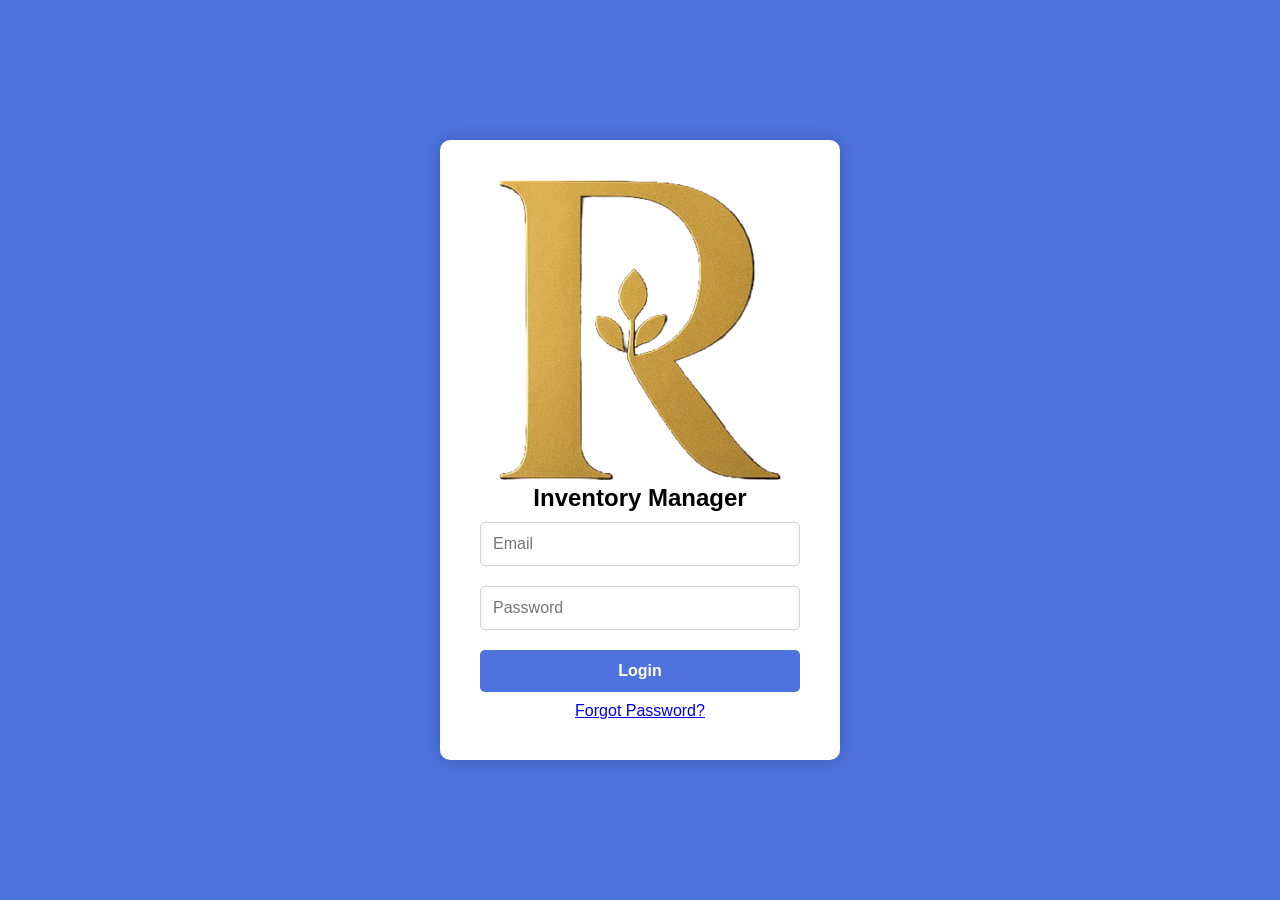
==== index.html @ 7a88a450 "initial commit" ====
<!doctype html>
<html>
  <head>
    <meta name="viewport" content="width=device-width,initial-scale=1" />
    <title>IMS Login</title>

    <link rel="stylesheet" href="css/style.css" />
  </head>

  <body>
    <div class="login-container">
      <div class="login-card">
        <img src="assets/logo.png" class="logo" />

        <h2>Inventory Manager</h2>

        <input id="email" placeholder="Email" />

        <input id="password" type="password" placeholder="Password" />

        <button onclick="login()">Login</button>

        <p>
          <a href="forgot.html">Forgot Password?</a>
        </p>
      </div>
    </div>

    <script src="js/api.js"></script>
    <script src="js/auth.js"></script>
  </body>
</html>
---- css/style.css ----
:root {
  --primary: #4e73df;
  --secondary: #858796;
  --success: #1cc88a;
  --info: #36b9cc;
  --warning: #f6c23e;
  --danger: #e74a3b;
  --light: #f8f9fc;
  --dark: #5a5c69;
  --sidebar-bg: #2c3e50;
  --sidebar-text: #ecf0f1;
}

* {
  box-sizing: border-box;
  margin: 0;
  padding: 0;
  font-family: "Segoe UI", Tahoma, Geneva, Verdana, sans-serif;
}

body {
  display: flex;
  background-color: var(--light);
  min-height: 100vh;
}

/* Sidebar */
.sidebar {
  width: 250px;
  background-color: var(--sidebar-bg);
  color: var(--sidebar-text);
  display: flex;
  flex-direction: column;
  transition: all 0.3s;
  height: 100vh;
  position: sticky;
  top: 0;
  z-index: 100;
  flex-shrink: 0;
}

.sidebar .logo {
  padding: 20px;
  text-align: center;
  border-bottom: 1px solid rgba(255, 255, 255, 0.1);
}

.sidebar .logo img {
  height: 50px;
  margin-bottom: 10px;
}

.sidebar a {
  padding: 15px 20px;
  color: var(--sidebar-text);
  text-decoration: none;
  display: block;
  transition: 0.2s;
  border-left: 4px solid transparent;
  cursor: pointer;
}

.sidebar a:hover,
.sidebar a.active {
  background-color: rgba(255, 255, 255, 0.1);
  border-left-color: var(--primary);
}

/* Content */
.content {
  flex: 1;
  padding: 20px;
  overflow-y: auto;
  width: 100%;
  max-width: 100%;
}

/* Mobile Toggle */
.menu-toggle {
  display: none;
  position: fixed;
  top: 15px;
  left: 15px;
  z-index: 1001;
  background: var(--primary);
  color: white;
  border: none;
  padding: 10px;
  border-radius: 5px;
  cursor: pointer;
  width: auto;
  margin: 0;
}

/* Forms & Inputs */
input,
select,
button {
  width: 100%;
  padding: 12px;
  margin: 10px 0;
  border: 1px solid #d1d3e2;
  border-radius: 5px;
  font-size: 1rem;
}

button {
  background-color: var(--primary);
  color: white;
  border: none;
  cursor: pointer;
  font-weight: bold;
  transition: 0.2s;
}

button:hover {
  background-color: #2e59d9;
}

/* Cards */
.card {
  background: white;
  padding: 20px;
  border-radius: 8px;
  box-shadow: 0 0 15px rgba(0, 0, 0, 0.05);
  margin-bottom: 20px;
}

/* Tables */
table {
  width: 100%;
  border-collapse: collapse;
  margin-top: 20px;
  background: white;
  border-radius: 8px;
  overflow: hidden;
  box-shadow: 0 0 10px rgba(0, 0, 0, 0.05);
}

th,
td {
  padding: 12px 15px;
  text-align: left;
  border-bottom: 1px solid #e3e6f0;
}

th {
  background-color: var(--primary);
  color: white;
}

tr:hover {
  background-color: #f1f1f1;
}

/* Pagination */
.pagination {
  display: flex;
  justify-content: center;
  align-items: center;
  margin-top: 20px;
  gap: 10px;
}

.pagination button {
  width: auto;
  padding: 8px 16px;
  margin: 0;
}

/* Login */
.login-container {
  display: flex;
  justify-content: center;
  align-items: center;
  height: 100vh;
  background: var(--primary);
  width: 100%;
}

.login-card {
  background: white;
  padding: 40px;
  border-radius: 10px;
  box-shadow: 0 0 20px rgba(0, 0, 0, 0.2);
  width: 100%;
  max-width: 400px;
  text-align: center;
}

/* Responsive */
@media (max-width: 768px) {
  .sidebar {
    position: fixed;
    left: -250px;
    height: 100%;
    box-shadow: 5px 0 15px rgba(0, 0, 0, 0.1);
  }

  .sidebar.active {
    left: 0;
  }

  .menu-toggle {
    display: block;
  }

  .content {
    padding-top: 60px;
  }

  table {
    display: block;
    overflow-x: auto;
    white-space: nowrap;
  }
}

/* Report Tabs */
.tab-nav {
  display: flex;
  background-color: #e2e6ea;
  padding: 5px;
  border-radius: 12px;
  margin-bottom: 20px;
}

.tab-btn {
  flex: 1;
  background: transparent;
  color: var(--secondary);
  border: none;
  padding: 10px;
  border-radius: 8px;
  font-weight: 600;
  transition: all 0.3s ease;
  margin: 0;
}

.tab-btn:hover {
  color: var(--primary);
  background-color: rgba(255, 255, 255, 0.5);
}

.tab-btn.active {
  background-color: white;
  color: var(--primary);
  box-shadow: 0 2px 8px rgba(0, 0, 0, 0.1);
}

/* Filters & Actions */
.filters-container {
  background: white;
  padding: 15px;
  border-radius: 12px;
  box-shadow: 0 4px 12px rgba(0, 0, 0, 0.05);
  margin-bottom: 20px;
  display: flex;
  flex-wrap: wrap;
  gap: 10px;
  align-items: center;
  justify-content: space-between;
}

.date-inputs {
  display: flex;
  gap: 10px;
  flex: 1;
  min-width: 200px;
}

.filter-actions {
  display: flex;
  gap: 10px;
}

.input-sm {
  padding: 8px 12px;
  font-size: 0.9rem;
  margin: 0;
  border: 1px solid #e3e6f0;
  border-radius: 6px;
}

.btn-sm {
  padding: 8px 16px;
  font-size: 0.85rem;
  width: auto;
  margin: 0;
  border-radius: 6px;
}

@media (max-width: 768px) {
  .filters-container {
    flex-direction: column;
    align-items: stretch;
  }
  .date-inputs {
    flex-direction: column;
  }
  .filter-actions {
    display: grid;
    grid-template-columns: 1fr 1fr;
  }
}
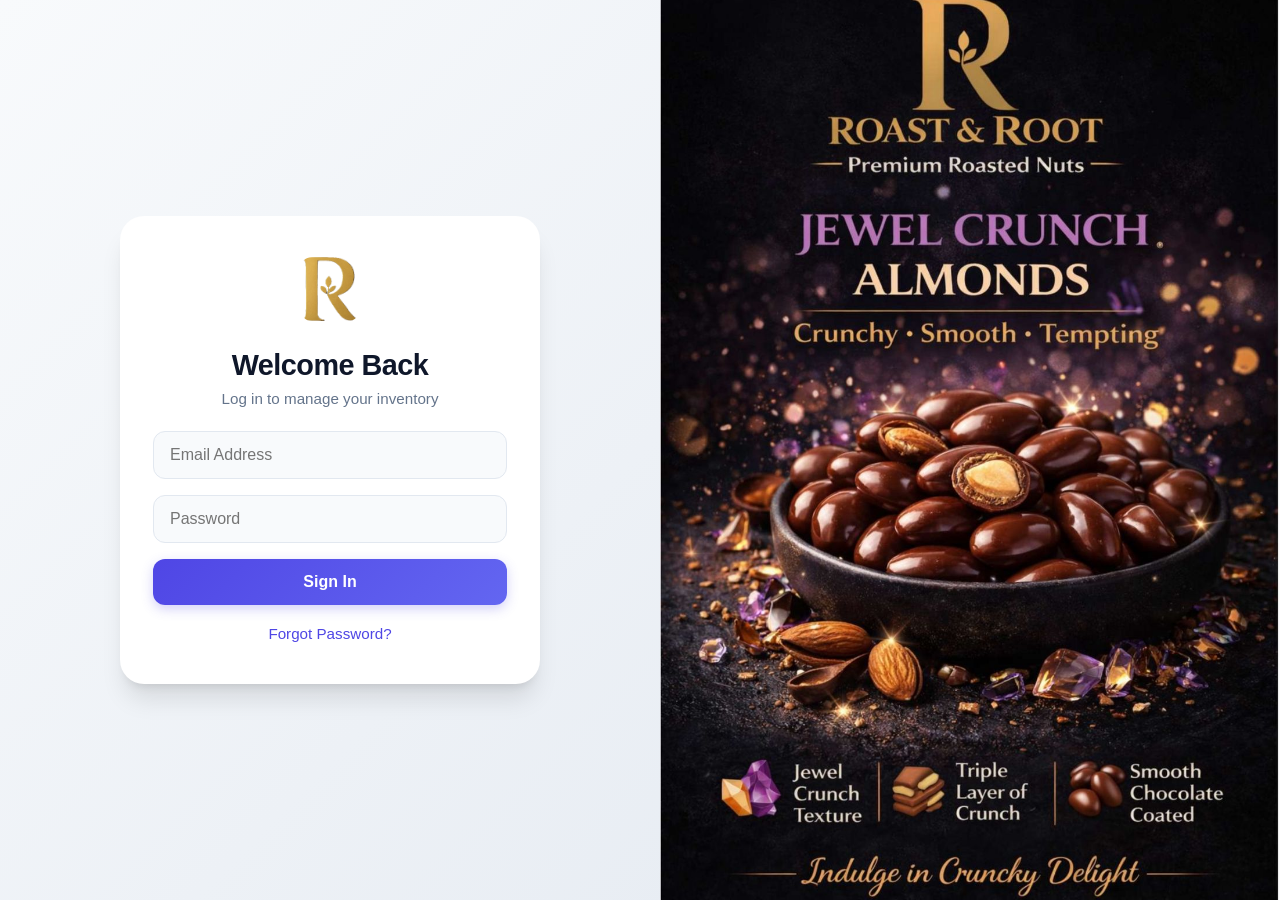
==== commit 60a798f5: "ui and label updated date-pwa-design-report etc" ====
--- a/index.html
+++ b/index.html
@@ -3,30 +3,94 @@
   <head>
     <meta name="viewport" content="width=device-width,initial-scale=1" />
     <title>IMS Login</title>
-
     <link rel="stylesheet" href="css/style.css" />
+    <link rel="manifest" href="manifest.json" />
+    <link rel="apple-touch-icon" href="assets/logo.png" />
+    <meta name="theme-color" content="#4f46e5" />
   </head>
 
   <body>
     <div class="login-container">
-      <div class="login-card">
-        <img src="assets/logo.png" class="logo" />
+      <div class="login-left">
+        <div class="login-card">
+          <img src="assets/logo.png" class="logo" alt="IMS Logo" />
+          <h2>Welcome Back</h2>
+          <p class="subtitle">Log in to manage your inventory</p>
+          <input id="email" type="email" placeholder="Email Address" />
+          <input id="password" type="password" placeholder="Password" />
+          <button onclick="login()">Sign In</button>
+          <p>
+            <a href="forgot.html">Forgot Password?</a>
+          </p>
+        </div>
+      </div>
 
-        <h2>Inventory Manager</h2>
+      <!-- Image Carousel Container -->
+      <div class="login-right">
+        <img
+          src="assets/images/img1.jpeg"
+          class="carousel-slide active"
+          alt="Slide 1"
+        />
+        <img
+          src="assets/images/img2.jpeg"
+          class="carousel-slide"
+          alt="Slide 2"
+        />
+      </div>
+    </div>
 
-        <input id="email" placeholder="Email" />
-
-        <input id="password" type="password" placeholder="Password" />
-
-        <button onclick="login()">Login</button>
-
-        <p>
-          <a href="forgot.html">Forgot Password?</a>
-        </p>
+    <!-- PWA Install Popup -->
+    <div id="pwaPopup" class="pwa-popup">
+      <div class="pwa-info">
+        <img src="assets/logo.png" alt="App Icon" />
+        <div class="pwa-text">
+          <h4>Install IMS</h4>
+          <p>Add to home screen</p>
+        </div>
+      </div>
+      <div class="pwa-actions">
+        <button id="pwaInstallBtn">Install</button>
+        <button id="pwaCloseBtn" class="pwa-close">✖</button>
       </div>
     </div>
 
     <script src="js/api.js"></script>
     <script src="js/auth.js"></script>
+    <script>
+      // Carousel Logic
+      const slides = document.querySelectorAll(".carousel-slide");
+      let currentSlide = 0;
+      if (slides.length > 0) {
+        setInterval(() => {
+          slides[currentSlide].classList.remove("active");
+          currentSlide = (currentSlide + 1) % slides.length;
+          slides[currentSlide].classList.add("active");
+        }, 5000); // 5 seconds
+      }
+
+      let deferredPrompt;
+      const pwaPopup = document.getElementById("pwaPopup");
+
+      window.addEventListener("beforeinstallprompt", (e) => {
+        e.preventDefault();
+        deferredPrompt = e;
+        setTimeout(() => pwaPopup.classList.add("show"), 1000);
+      });
+
+      document
+        .getElementById("pwaInstallBtn")
+        .addEventListener("click", async () => {
+          if (deferredPrompt) {
+            pwaPopup.classList.remove("show");
+            deferredPrompt.prompt();
+            deferredPrompt = null;
+          }
+        });
+
+      document.getElementById("pwaCloseBtn").addEventListener("click", () => {
+        pwaPopup.classList.remove("show");
+      });
+    </script>
   </body>
 </html>
--- a/css/style.css
+++ b/css/style.css
@@ -1,156 +1,344 @@
 :root {
-  --primary: #4e73df;
-  --secondary: #858796;
-  --success: #1cc88a;
-  --info: #36b9cc;
-  --warning: #f6c23e;
-  --danger: #e74a3b;
-  --light: #f8f9fc;
-  --dark: #5a5c69;
-  --sidebar-bg: #2c3e50;
-  --sidebar-text: #ecf0f1;
+  --primary: #4f46e5;
+  --primary-hover: #4338ca;
+  --surface: #ffffff;
+  --bg-color: #f8fafc;
+  --text-main: #0f172a;
+  --text-muted: #64748b;
+  --border: #e2e8f0;
+  --sidebar-bg: #0f172a;
+  --sidebar-text: #94a3b8;
+  --success: #10b981;
+  --shadow-sm: 0 1px 2px 0 rgb(0 0 0 / 0.05);
+  --shadow-md: 0 4px 6px -1px rgb(0 0 0 / 0.1), 0 2px 4px -2px rgb(0 0 0 / 0.1);
+  --shadow-lg:
+    0 10px 15px -3px rgb(0 0 0 / 0.1), 0 4px 6px -4px rgb(0 0 0 / 0.1);
+  --shadow-xl:
+    0 20px 25px -5px rgb(0 0 0 / 0.1), 0 8px 10px -6px rgb(0 0 0 / 0.1);
+  --radius: 16px;
 }
 
 * {
   box-sizing: border-box;
   margin: 0;
   padding: 0;
-  font-family: "Segoe UI", Tahoma, Geneva, Verdana, sans-serif;
+  font-family:
+    -apple-system, BlinkMacSystemFont, "Segoe UI", Roboto, Helvetica, Arial,
+    sans-serif;
+  -webkit-font-smoothing: antialiased;
 }
 
 body {
   display: flex;
-  background-color: var(--light);
+  background-color: var(--bg-color);
+  color: var(--text-main);
   min-height: 100vh;
+  overflow-x: hidden;
+}
+
+/* Global Typography */
+h1,
+h2,
+h3,
+h4 {
+  font-weight: 700;
+  color: var(--text-main);
+  letter-spacing: -0.5px;
+}
+
+.subtitle {
+  color: var(--text-muted);
+  font-size: 0.95rem;
+  margin-bottom: 24px;
+}
+
+/* Forms & Inputs */
+input,
+select {
+  width: 100%;
+  padding: 14px 16px;
+  margin-bottom: 16px;
+  border: 1px solid var(--border);
+  border-radius: 12px;
+  background: #f8fafc;
+  font-size: 1rem;
+  transition: all 0.2s ease;
+  color: var(--text-main);
+}
+
+input:focus,
+select:focus {
+  outline: none;
+  border-color: var(--primary);
+  background: var(--surface);
+  box-shadow: 0 0 0 4px rgba(79, 70, 229, 0.1);
+}
+
+button {
+  width: 100%;
+  padding: 14px 16px;
+  background: linear-gradient(135deg, var(--primary) 0%, #6366f1 100%);
+  color: white;
+  border: none;
+  border-radius: 12px;
+  font-size: 1rem;
+  font-weight: 600;
+  cursor: pointer;
+  transition: all 0.2s ease;
+  box-shadow: 0 4px 12px rgba(79, 70, 229, 0.25);
+}
+
+button:hover {
+  transform: translateY(-1px);
+  box-shadow: 0 6px 16px rgba(79, 70, 229, 0.35);
+}
+
+button:active {
+  transform: translateY(0);
 }
 
 /* Sidebar */
 .sidebar {
-  width: 250px;
+  width: 280px;
   background-color: var(--sidebar-bg);
   color: var(--sidebar-text);
   display: flex;
   flex-direction: column;
-  transition: all 0.3s;
   height: 100vh;
-  position: sticky;
+  position: fixed;
   top: 0;
-  z-index: 100;
-  flex-shrink: 0;
+  left: 0;
+  z-index: 1000;
+  transition: transform 0.3s cubic-bezier(0.4, 0, 0.2, 1);
+  box-shadow: var(--shadow-xl);
 }
 
 .sidebar .logo {
-  padding: 20px;
-  text-align: center;
-  border-bottom: 1px solid rgba(255, 255, 255, 0.1);
+  padding: 24px;
+  display: flex;
+  align-items: center;
+  gap: 12px;
+  border-bottom: 1px solid rgba(255, 255, 255, 0.05);
+  margin-bottom: 16px;
 }
 
 .sidebar .logo img {
-  height: 50px;
-  margin-bottom: 10px;
+  height: 36px;
+  border-radius: 8px;
+}
+
+.sidebar .logo h3 {
+  color: #fff;
+  font-size: 1.4rem;
+  margin: 0;
 }
 
 .sidebar a {
-  padding: 15px 20px;
+  padding: 14px 20px;
+  margin: 4px 16px;
   color: var(--sidebar-text);
   text-decoration: none;
-  display: block;
-  transition: 0.2s;
-  border-left: 4px solid transparent;
+  display: flex;
+  align-items: center;
+  gap: 14px;
+  transition: all 0.2s ease;
+  border-radius: 10px;
+  font-weight: 500;
+  font-size: 0.95rem;
+}
+
+.sidebar a:hover {
+  background-color: rgba(255, 255, 255, 0.05);
+  color: #fff;
+}
+
+.sidebar a.active {
+  background-color: var(--primary);
+  color: #fff;
+  box-shadow: 0 4px 12px rgba(79, 70, 229, 0.3);
+}
+
+/* Header */
+.top-header {
+  position: fixed;
+  top: 0;
+  left: 0;
+  right: 0;
+  height: 70px;
+  background: rgba(255, 255, 255, 0.85);
+  backdrop-filter: blur(12px);
+  -webkit-backdrop-filter: blur(12px);
+  display: none;
+  align-items: center;
+  padding: 0 20px;
+  z-index: 900;
+  border-bottom: 1px solid rgba(0, 0, 0, 0.05);
+}
+
+.header-title {
+  font-size: 1.25rem;
+  font-weight: 700;
+  color: var(--text-main);
+  margin-left: 16px;
+}
+
+.menu-toggle {
+  background: transparent;
+  color: var(--text-main);
+  border: none;
+  padding: 8px;
+  margin: 0;
+  width: auto;
   cursor: pointer;
-}
-
-.sidebar a:hover,
-.sidebar a.active {
-  background-color: rgba(255, 255, 255, 0.1);
-  border-left-color: var(--primary);
+  display: flex;
+  align-items: center;
+  justify-content: center;
+  border-radius: 8px;
+  box-shadow: none;
 }
 
 /* Content */
 .content {
   flex: 1;
-  padding: 20px;
-  overflow-y: auto;
-  width: 100%;
-  max-width: 100%;
-}
-
-/* Mobile Toggle */
-.menu-toggle {
-  display: none;
-  position: fixed;
-  top: 15px;
-  left: 15px;
-  z-index: 1001;
-  background: var(--primary);
-  color: white;
-  border: none;
-  padding: 10px;
-  border-radius: 5px;
-  cursor: pointer;
+  padding: 40px;
+  margin-left: 280px;
+  width: 100%;
+  min-height: 100vh;
+}
+
+.dashboard-header {
+  display: flex;
+  justify-content: space-between;
+  align-items: center;
+  margin-bottom: 32px;
+}
+
+.btn-refresh {
+  background: var(--surface);
+  color: var(--text-main);
+  border: 1px solid var(--border);
+  padding: 10px 16px;
+  border-radius: 20px;
+  font-size: 0.9rem;
+  font-weight: 600;
+  display: flex;
+  align-items: center;
+  gap: 8px;
   width: auto;
-  margin: 0;
-}
-
-/* Forms & Inputs */
-input,
-select,
-button {
-  width: 100%;
-  padding: 12px;
-  margin: 10px 0;
-  border: 1px solid #d1d3e2;
-  border-radius: 5px;
-  font-size: 1rem;
-}
-
-button {
-  background-color: var(--primary);
-  color: white;
-  border: none;
-  cursor: pointer;
-  font-weight: bold;
-  transition: 0.2s;
-}
-
-button:hover {
-  background-color: #2e59d9;
+  box-shadow: var(--shadow-sm);
+}
+
+.btn-refresh:hover {
+  background: var(--bg-color);
+  transform: translateY(-1px);
 }
 
 /* Cards */
 .card {
-  background: white;
-  padding: 20px;
-  border-radius: 8px;
-  box-shadow: 0 0 15px rgba(0, 0, 0, 0.05);
+  background: var(--surface);
+  padding: 24px;
+  border-radius: var(--radius);
+  box-shadow: var(--shadow-md);
+  margin-bottom: 24px;
+  border: 1px solid var(--border);
+}
+
+.card h3 {
+  font-size: 1.1rem;
+  color: var(--text-muted);
+  margin-bottom: 16px;
+  text-transform: uppercase;
+  letter-spacing: 0.5px;
+}
+
+/* Filters & Export */
+.filter-row {
+  display: flex;
+  gap: 12px;
+  align-items: center;
   margin-bottom: 20px;
+  flex-wrap: wrap;
+}
+
+.filter-row input {
+  width: auto;
+  margin-bottom: 0;
+  padding: 10px 14px;
+}
+
+.filter-row button {
+  width: auto;
+  padding: 10px 20px;
+  margin-bottom: 0;
+}
+
+.btn-excel {
+  background: linear-gradient(135deg, #10b981 0%, #059669 100%);
+  box-shadow: 0 4px 12px rgba(16, 185, 129, 0.25);
+  margin-left: auto;
+}
+
+.btn-excel:hover {
+  box-shadow: 0 6px 16px rgba(16, 185, 129, 0.35);
+}
+
+@media (max-width: 768px) {
+  .filter-row {
+    flex-direction: column;
+    align-items: stretch;
+  }
+  .filter-row input,
+  .filter-row button {
+    width: 100%;
+  }
+  .btn-excel {
+    margin-left: 0;
+  }
 }
 
 /* Tables */
+.table-container {
+  width: 100%;
+  overflow-x: auto;
+  -webkit-overflow-scrolling: touch;
+  border-radius: 12px;
+  border: 1px solid var(--border);
+  background: var(--surface);
+}
+
 table {
   width: 100%;
   border-collapse: collapse;
-  margin-top: 20px;
-  background: white;
-  border-radius: 8px;
-  overflow: hidden;
-  box-shadow: 0 0 10px rgba(0, 0, 0, 0.05);
+  min-width: 500px;
+  text-align: left;
 }
 
 th,
 td {
-  padding: 12px 15px;
-  text-align: left;
-  border-bottom: 1px solid #e3e6f0;
+  padding: 16px 20px;
+  border-bottom: 1px solid var(--border);
+  white-space: nowrap;
 }
 
 th {
-  background-color: var(--primary);
-  color: white;
-}
-
-tr:hover {
-  background-color: #f1f1f1;
+  background-color: #f8fafc;
+  color: var(--text-muted);
+  font-weight: 600;
+  font-size: 0.85rem;
+  text-transform: uppercase;
+  letter-spacing: 0.5px;
+}
+
+tr:last-child td {
+  border-bottom: none;
+}
+
+tbody tr {
+  transition: background-color 0.2s ease;
+}
+
+tbody tr:hover {
+  background-color: #f8fafc;
 }
 
 /* Pagination */
@@ -158,148 +346,309 @@
   display: flex;
   justify-content: center;
   align-items: center;
-  margin-top: 20px;
-  gap: 10px;
+  margin-top: 24px;
+  gap: 16px;
 }
 
 .pagination button {
   width: auto;
-  padding: 8px 16px;
-  margin: 0;
+  padding: 10px 20px;
+  background: var(--surface);
+  color: var(--text-main);
+  border: 1px solid var(--border);
+  box-shadow: var(--shadow-sm);
+}
+
+.pagination button:hover {
+  background: var(--bg-color);
+  transform: none;
+}
+
+.pagination button:disabled {
+  opacity: 0.5;
+  cursor: not-allowed;
+  background: #f8fafc;
+  color: var(--text-muted);
+  box-shadow: none;
 }
 
 /* Login */
 .login-container {
   display: flex;
+  height: 100vh;
+  width: 100%;
+  background: linear-gradient(135deg, var(--bg-color) 0%, #e2e8f0 100%);
+  overflow: hidden;
+}
+
+.login-left {
+  flex: 1;
+  display: flex;
   justify-content: center;
   align-items: center;
-  height: 100vh;
-  background: var(--primary);
-  width: 100%;
+  padding: 20px;
+}
+
+.login-right {
+  display: block;
+  flex: 1;
+  position: relative;
+  background-color: var(--sidebar-bg);
+  overflow: hidden;
+}
+
+.carousel-slide {
+  position: absolute;
+  top: 0;
+  left: 0;
+  width: 100%;
+  height: 100%;
+  object-fit: cover;
+  opacity: 0;
+  transition: opacity 1s ease-in-out;
+}
+
+.carousel-slide.active {
+  opacity: 1;
 }
 
 .login-card {
-  background: white;
-  padding: 40px;
-  border-radius: 10px;
-  box-shadow: 0 0 20px rgba(0, 0, 0, 0.2);
-  width: 100%;
-  max-width: 400px;
+  background: var(--surface);
+  padding: 40px 32px;
+  border-radius: 24px;
+  box-shadow: var(--shadow-xl);
+  width: 100%;
+  max-width: 420px;
   text-align: center;
-}
-
-/* Responsive */
+  border: 1px solid rgba(255, 255, 255, 0.8);
+}
+
+.login-card .logo {
+  height: 64px;
+  margin-bottom: 24px;
+  border-radius: 12px;
+}
+
+.login-card h2 {
+  font-size: 1.8rem;
+  margin-bottom: 8px;
+}
+
+.login-card a {
+  display: inline-block;
+  margin-top: 20px;
+  color: var(--primary);
+  text-decoration: none;
+  font-size: 0.95rem;
+  font-weight: 500;
+}
+
+/* Custom Metric Cards */
+.card-top {
+  display: flex;
+  justify-content: space-between;
+  align-items: center;
+  margin-bottom: 24px;
+}
+
+.month-picker {
+  padding: 8px 12px;
+  margin: 0;
+  width: auto;
+  border-radius: 8px;
+  font-size: 0.9rem;
+  font-weight: 500;
+}
+
+.metric-value {
+  display: flex;
+  align-items: baseline;
+  gap: 12px;
+}
+
+.metric-value h1 {
+  font-size: 2.8rem;
+  font-weight: 800;
+  color: var(--text-main);
+  letter-spacing: -1px;
+}
+
+.badge {
+  background: var(--bg-color);
+  color: var(--text-muted);
+  padding: 6px 12px;
+  border-radius: 20px;
+  font-size: 0.85rem;
+  font-weight: 600;
+  border: 1px solid var(--border);
+}
+
+/* PWA Native Popup */
+.pwa-popup {
+  position: fixed;
+  bottom: -120px;
+  left: 16px;
+  right: 16px;
+  margin: 0 auto;
+  max-width: 420px;
+  background: rgba(255, 255, 255, 0.95);
+  backdrop-filter: blur(16px);
+  -webkit-backdrop-filter: blur(16px);
+  border-radius: 20px;
+  padding: 16px 20px;
+  box-shadow:
+    0 20px 40px rgba(0, 0, 0, 0.15),
+    0 1px 3px rgba(0, 0, 0, 0.1);
+  display: flex;
+  align-items: center;
+  justify-content: space-between;
+  z-index: 2000;
+  transition: bottom 0.6s cubic-bezier(0.34, 1.56, 0.64, 1);
+  border: 1px solid rgba(255, 255, 255, 0.4);
+}
+
+.pwa-popup.show {
+  bottom: 24px;
+}
+
+.pwa-info {
+  display: flex;
+  align-items: center;
+  gap: 16px;
+}
+
+.pwa-info img {
+  width: 48px;
+  height: 48px;
+  border-radius: 12px;
+  box-shadow: var(--shadow-sm);
+}
+
+.pwa-text h4 {
+  margin: 0 0 4px 0;
+  font-size: 1.05rem;
+}
+
+.pwa-text p {
+  margin: 0;
+  font-size: 0.85rem;
+  color: var(--text-muted);
+}
+
+.pwa-actions {
+  display: flex;
+  align-items: center;
+  gap: 12px;
+}
+
+.pwa-actions button#pwaInstallBtn {
+  width: auto;
+  padding: 10px 20px;
+  border-radius: 24px;
+  font-size: 0.95rem;
+  background: var(--text-main);
+  color: #fff;
+  box-shadow: 0 4px 10px rgba(0, 0, 0, 0.15);
+}
+
+.pwa-close {
+  background: var(--bg-color);
+  color: var(--text-muted);
+  border: none;
+  width: 36px;
+  height: 36px;
+  border-radius: 50%;
+  display: flex;
+  align-items: center;
+  justify-content: center;
+  cursor: pointer;
+  font-size: 1.2rem;
+  box-shadow: none;
+  padding: 0;
+}
+
+/* Mobile Responsive */
 @media (max-width: 768px) {
   .sidebar {
+    transform: translateX(-100%);
+  }
+  .sidebar.active {
+    transform: translateX(0);
+  }
+  .sidebar-overlay {
+    display: none;
     position: fixed;
-    left: -250px;
-    height: 100%;
-    box-shadow: 5px 0 15px rgba(0, 0, 0, 0.1);
-  }
-
-  .sidebar.active {
-    left: 0;
-  }
-
-  .menu-toggle {
+    inset: 0;
+    background: rgba(15, 23, 42, 0.4);
+    backdrop-filter: blur(4px);
+    -webkit-backdrop-filter: blur(4px);
+    z-index: 999;
+    opacity: 0;
+    transition: opacity 0.3s ease;
+  }
+  .sidebar-overlay.active {
     display: block;
-  }
-
+    opacity: 1;
+  }
   .content {
-    padding-top: 60px;
-  }
-
-  table {
-    display: block;
-    overflow-x: auto;
-    white-space: nowrap;
-  }
-}
-
-/* Report Tabs */
-.tab-nav {
-  display: flex;
-  background-color: #e2e6ea;
-  padding: 5px;
-  border-radius: 12px;
-  margin-bottom: 20px;
-}
-
-.tab-btn {
-  flex: 1;
-  background: transparent;
-  color: var(--secondary);
-  border: none;
-  padding: 10px;
-  border-radius: 8px;
-  font-weight: 600;
+    padding: 90px 16px 24px;
+    margin-left: 0;
+  }
+  .top-header {
+    display: flex;
+  }
+  .dashboard-header {
+    display: flex;
+    flex-direction: column;
+    align-items: flex-start;
+    gap: 16px;
+  }
+  .login-right {
+    display: none;
+  }
+}
+
+/* Custom Global Alert */
+.custom-alert-overlay {
+  position: fixed;
+  inset: 0;
+  background: rgba(15, 23, 42, 0.6);
+  backdrop-filter: blur(4px);
+  -webkit-backdrop-filter: blur(4px);
+  z-index: 9999;
+  display: flex;
+  align-items: center;
+  justify-content: center;
+  opacity: 0;
+  visibility: hidden;
   transition: all 0.3s ease;
-  margin: 0;
-}
-
-.tab-btn:hover {
-  color: var(--primary);
-  background-color: rgba(255, 255, 255, 0.5);
-}
-
-.tab-btn.active {
-  background-color: white;
-  color: var(--primary);
-  box-shadow: 0 2px 8px rgba(0, 0, 0, 0.1);
-}
-
-/* Filters & Actions */
-.filters-container {
-  background: white;
-  padding: 15px;
-  border-radius: 12px;
-  box-shadow: 0 4px 12px rgba(0, 0, 0, 0.05);
-  margin-bottom: 20px;
-  display: flex;
-  flex-wrap: wrap;
-  gap: 10px;
-  align-items: center;
-  justify-content: space-between;
-}
-
-.date-inputs {
-  display: flex;
-  gap: 10px;
-  flex: 1;
-  min-width: 200px;
-}
-
-.filter-actions {
-  display: flex;
-  gap: 10px;
-}
-
-.input-sm {
-  padding: 8px 12px;
-  font-size: 0.9rem;
-  margin: 0;
-  border: 1px solid #e3e6f0;
-  border-radius: 6px;
-}
-
-.btn-sm {
-  padding: 8px 16px;
-  font-size: 0.85rem;
-  width: auto;
-  margin: 0;
-  border-radius: 6px;
-}
-
-@media (max-width: 768px) {
-  .filters-container {
-    flex-direction: column;
-    align-items: stretch;
-  }
-  .date-inputs {
-    flex-direction: column;
-  }
-  .filter-actions {
-    display: grid;
-    grid-template-columns: 1fr 1fr;
-  }
-}
+}
+
+.custom-alert-overlay.show {
+  opacity: 1;
+  visibility: visible;
+}
+
+.custom-alert-box {
+  background: var(--surface);
+  width: 90%;
+  max-width: 360px;
+  padding: 32px 24px 24px;
+  border-radius: 24px;
+  box-shadow: var(--shadow-xl);
+  text-align: center;
+  transform: translateY(20px) scale(0.95);
+  transition: all 0.4s cubic-bezier(0.34, 1.56, 0.64, 1);
+  border: 1px solid rgba(255, 255, 255, 0.8);
+}
+
+.custom-alert-overlay.show .custom-alert-box {
+  transform: translateY(0) scale(1);
+}
+
+.custom-alert-box p {
+  font-size: 0.95rem;
+  color: var(--text-muted);
+  margin-bottom: 24px;
+  line-height: 1.5;
+}
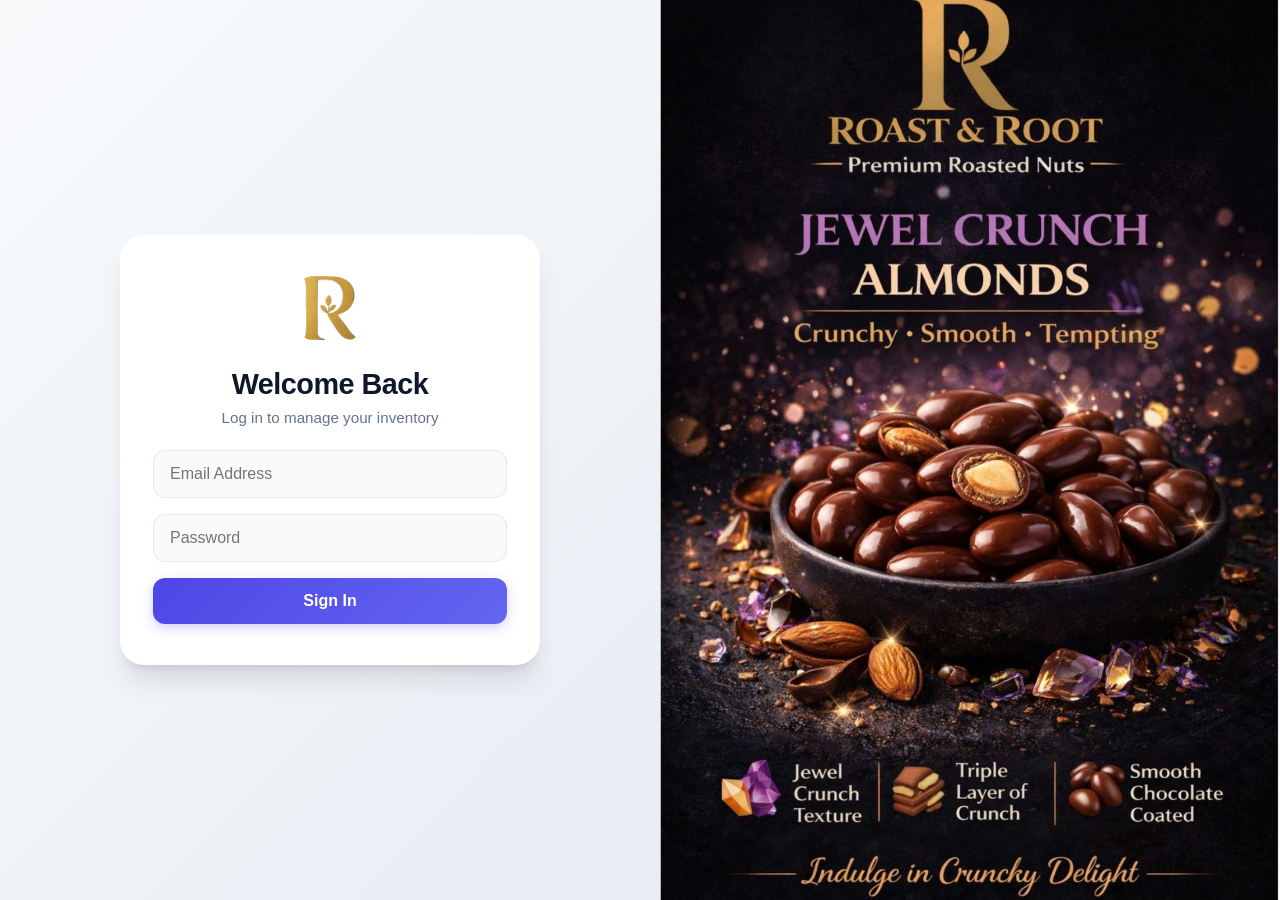
==== commit e6676e94: "login-" ====
--- a/index.html
+++ b/index.html
@@ -19,24 +19,15 @@
           <input id="email" type="email" placeholder="Email Address" />
           <input id="password" type="password" placeholder="Password" />
           <button onclick="login()">Sign In</button>
-          <p>
+          <!-- <p>
             <a href="forgot.html">Forgot Password?</a>
-          </p>
+          </p> -->
         </div>
       </div>
 
       <!-- Image Carousel Container -->
-      <div class="login-right">
-        <img
-          src="assets/images/img1.jpeg"
-          class="carousel-slide active"
-          alt="Slide 1"
-        />
-        <img
-          src="assets/images/img2.jpeg"
-          class="carousel-slide"
-          alt="Slide 2"
-        />
+      <div class="login-right" id="carouselContainer">
+        <!-- Images injected dynamically via JavaScript -->
       </div>
     </div>
 
@@ -59,15 +50,25 @@
     <script src="js/auth.js"></script>
     <script>
       // Carousel Logic
-      const slides = document.querySelectorAll(".carousel-slide");
+      const carouselContainer = document.getElementById("carouselContainer");
+      let carouselHTML = "";
+
+      for (let i = 1; i <= 6; i++) {
+        // Change 'img${i}.jpeg' to '${i}.jpeg' if your files are strictly named 1.jpeg, 2.jpeg, etc.
+        carouselHTML += `<img src="assets/images/img${i}.jpeg" class="carousel-slide ${i === 1 ? "active" : ""}" alt="Slide ${i}" onerror="this.remove()" />`;
+      }
+      carouselContainer.innerHTML = carouselHTML;
+
       let currentSlide = 0;
-      if (slides.length > 0) {
-        setInterval(() => {
+      setInterval(() => {
+        const slides = document.querySelectorAll(".carousel-slide");
+        if (slides.length > 0) {
+          if (currentSlide >= slides.length) currentSlide = 0; // Prevent out-of-bounds
           slides[currentSlide].classList.remove("active");
           currentSlide = (currentSlide + 1) % slides.length;
           slides[currentSlide].classList.add("active");
-        }, 5000); // 5 seconds
-      }
+        }
+      }, 3000); // 3 seconds
 
       let deferredPrompt;
       const pwaPopup = document.getElementById("pwaPopup");
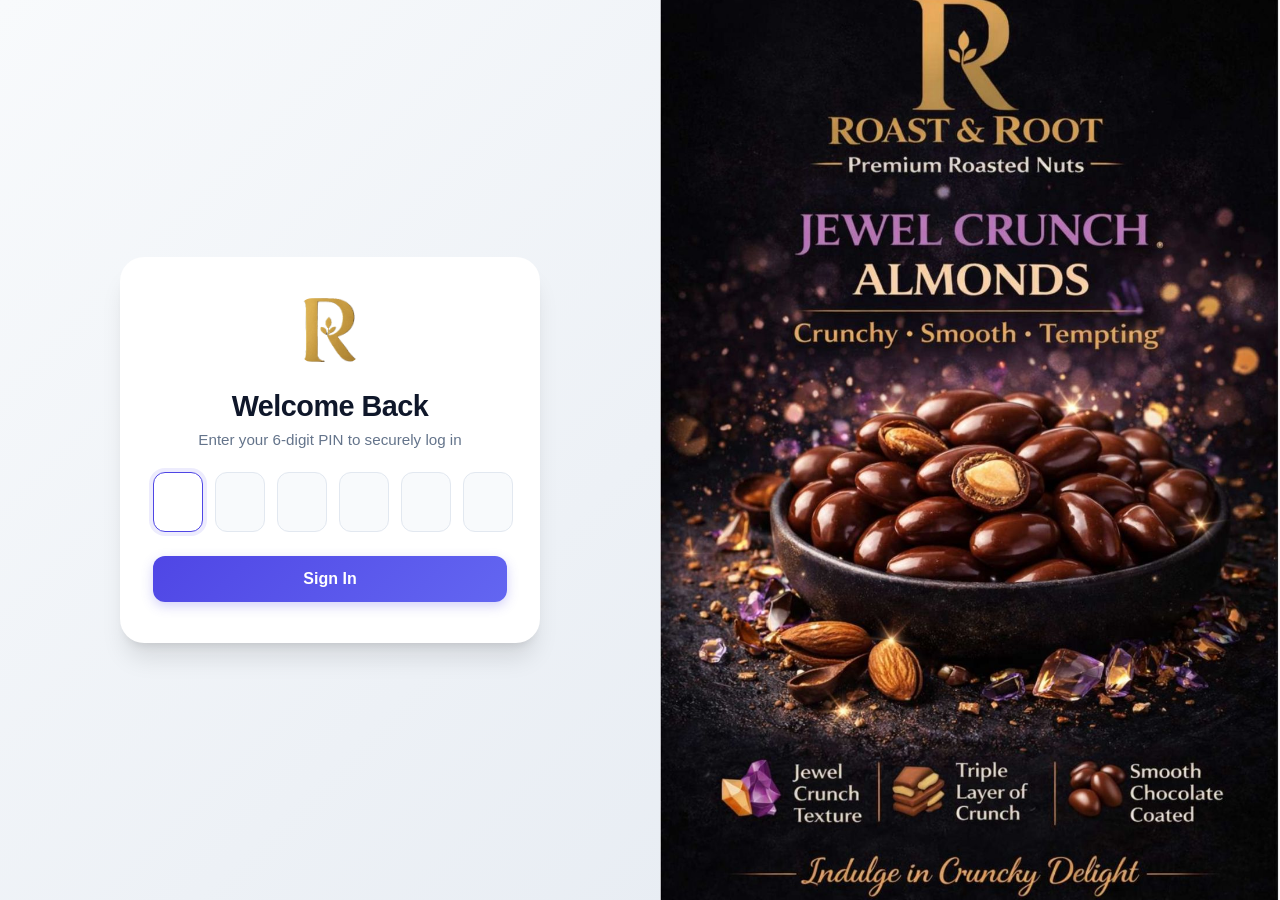
==== commit fd4d60b2: "login page" ====
--- a/index.html
+++ b/index.html
@@ -15,13 +15,22 @@
         <div class="login-card">
           <img src="assets/logo.png" class="logo" alt="IMS Logo" />
           <h2>Welcome Back</h2>
-          <p class="subtitle">Log in to manage your inventory</p>
-          <input id="email" type="email" placeholder="Email Address" />
-          <input id="password" type="password" placeholder="Password" />
+          <p class="subtitle">Enter your 6-digit PIN to securely log in</p>
+          <div class="pin-container" id="pinContainer">
+            <input
+              type="password"
+              class="pin-box"
+              maxlength="1"
+              id="pin1"
+              autofocus
+            />
+            <input type="password" class="pin-box" maxlength="1" id="pin2" />
+            <input type="password" class="pin-box" maxlength="1" id="pin3" />
+            <input type="password" class="pin-box" maxlength="1" id="pin4" />
+            <input type="password" class="pin-box" maxlength="1" id="pin5" />
+            <input type="password" class="pin-box" maxlength="1" id="pin6" />
+          </div>
           <button onclick="login()">Sign In</button>
-          <!-- <p>
-            <a href="forgot.html">Forgot Password?</a>
-          </p> -->
         </div>
       </div>
 
@@ -49,6 +58,31 @@
     <script src="js/api.js"></script>
     <script src="js/auth.js"></script>
     <script>
+      // PIN Box auto-focus logic
+      const pinBoxes = document.querySelectorAll(".pin-box");
+      pinBoxes.forEach((box, index) => {
+        box.addEventListener("input", (e) => {
+          if (e.target.value.length === 1 && index < pinBoxes.length - 1) {
+            pinBoxes[index + 1].focus();
+          }
+        });
+        box.addEventListener("keydown", (e) => {
+          if (
+            e.key === "Backspace" &&
+            e.target.value.length === 0 &&
+            index > 0
+          ) {
+            pinBoxes[index - 1].focus();
+          } else if (
+            e.key === "Enter" &&
+            index === pinBoxes.length - 1 &&
+            e.target.value.length === 1
+          ) {
+            login();
+          }
+        });
+      });
+
       // Carousel Logic
       const carouselContainer = document.getElementById("carouselContainer");
       let carouselHTML = "";
--- a/css/style.css
+++ b/css/style.css
@@ -74,6 +74,39 @@
   box-shadow: 0 0 0 4px rgba(79, 70, 229, 0.1);
 }
 
+/* PIN input styles */
+.pin-container {
+  display: flex;
+  justify-content: space-between;
+  gap: 12px;
+  margin-bottom: 24px;
+}
+
+.pin-box {
+  width: 50px;
+  height: 60px;
+  font-size: 1.5rem;
+  text-align: center;
+  padding: 0;
+  margin-bottom: 0;
+  border: 1px solid var(--border);
+  border-radius: 12px;
+  background: #f8fafc;
+  color: var(--text-main);
+  font-weight: 700;
+}
+
+@media (max-width: 480px) {
+  .pin-box {
+    width: 42px;
+    height: 52px;
+    font-size: 1.25rem;
+  }
+  .pin-container {
+    gap: 8px;
+  }
+}
+
 button {
   width: 100%;
   padding: 14px 16px;
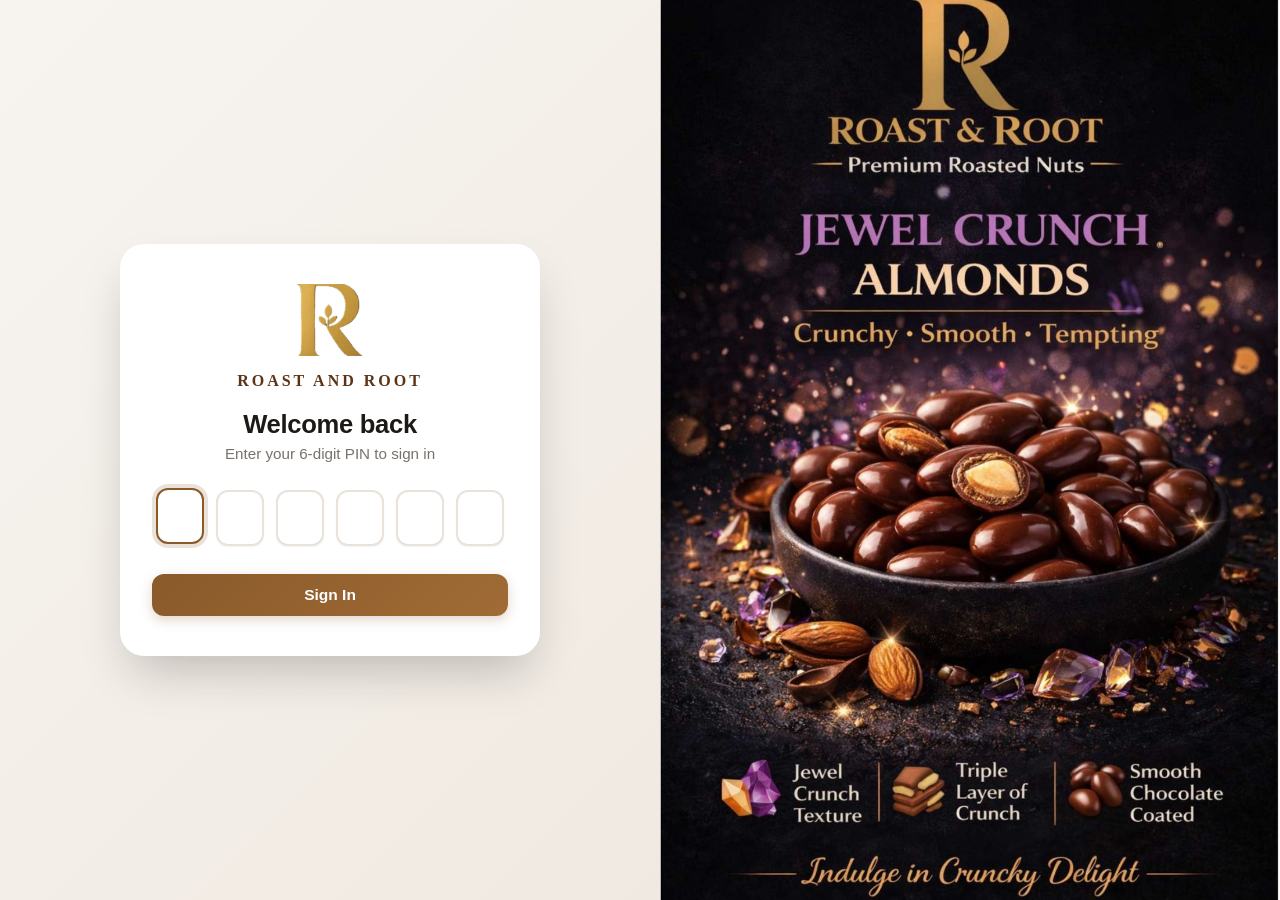
==== commit 2e22767d: "v2" ====
--- a/index.html
+++ b/index.html
@@ -1,21 +1,25 @@
 <!doctype html>
-<html>
+<html lang="en">
   <head>
-    <meta name="viewport" content="width=device-width,initial-scale=1" />
-    <title>IMS Login</title>
-    <link rel="stylesheet" href="css/style.css" />
-    <link rel="manifest" href="manifest.json" />
-    <link rel="apple-touch-icon" href="assets/logo.png" />
-    <meta name="theme-color" content="#4f46e5" />
+    <meta charset="utf-8">
+    <meta name="viewport" content="width=device-width, initial-scale=1">
+    <title>Sign in · Roast and Root</title>
+    <link rel="icon" type="image/png" sizes="48x48" href="assets/icons/icon-48x48.png">
+    <link rel="icon" type="image/png" sizes="192x192" href="assets/icons/icon-192x192.png">
+    <link rel="apple-touch-icon" href="assets/icons/icon-192x192.png">
+    <link rel="manifest" href="manifest.json">
+    <meta name="theme-color" content="#1d1511">
+    <link rel="stylesheet" href="css/style.css">
   </head>
 
   <body>
     <div class="login-container">
       <div class="login-left">
         <div class="login-card">
-          <img src="assets/logo.png" class="logo" alt="IMS Logo" />
-          <h2>Welcome Back</h2>
-          <p class="subtitle">Enter your 6-digit PIN to securely log in</p>
+          <img src="assets/icons/icon-192x192.png" class="logo" alt="" />
+          <div class="brand-name">Roast and Root</div>
+          <h2>Welcome back</h2>
+          <p class="subtitle">Enter your 6-digit PIN to sign in</p>
           <div class="pin-container" id="pinContainer">
             <input
               type="password"
@@ -30,7 +34,7 @@
             <input type="password" class="pin-box" maxlength="1" id="pin5" />
             <input type="password" class="pin-box" maxlength="1" id="pin6" />
           </div>
-          <button onclick="login()">Sign In</button>
+          <button id="loginBtn" onclick="login()">Sign In</button>
         </div>
       </div>
 
@@ -43,9 +47,9 @@
     <!-- PWA Install Popup -->
     <div id="pwaPopup" class="pwa-popup">
       <div class="pwa-info">
-        <img src="assets/logo.png" alt="App Icon" />
+        <img src="assets/icons/icon-96x96.png" alt="" />
         <div class="pwa-text">
-          <h4>Install IMS</h4>
+          <h4>Install Roast and Root</h4>
           <p>Add to home screen</p>
         </div>
       </div>
--- a/css/style.css
+++ b/css/style.css
@@ -1,439 +1,1104 @@
+/* =========================================================
+   Roast and Root – app styles
+   1. Tokens  2. Base  3. Forms & buttons  4. App shell
+   5. Components  6. Pages  7. Responsive
+   ========================================================= */
+
+/* ---------- 1. Tokens ---------- */
 :root {
-  --primary: #4f46e5;
-  --primary-hover: #4338ca;
+  --brand: #8a5a2b;
+  --brand-hover: #71461f;
+  --brand-strong: #5b3417;
+  --brand-soft: #f6eee5;
+  --brand-ring: rgba(138, 90, 43, 0.18);
+  --gold: #c8922a;
+
+  --bg: #f7f4f0;
   --surface: #ffffff;
-  --bg-color: #f8fafc;
-  --text-main: #0f172a;
-  --text-muted: #64748b;
-  --border: #e2e8f0;
-  --sidebar-bg: #0f172a;
-  --sidebar-text: #94a3b8;
-  --success: #10b981;
-  --shadow-sm: 0 1px 2px 0 rgb(0 0 0 / 0.05);
-  --shadow-md: 0 4px 6px -1px rgb(0 0 0 / 0.1), 0 2px 4px -2px rgb(0 0 0 / 0.1);
-  --shadow-lg:
-    0 10px 15px -3px rgb(0 0 0 / 0.1), 0 4px 6px -4px rgb(0 0 0 / 0.1);
-  --shadow-xl:
-    0 20px 25px -5px rgb(0 0 0 / 0.1), 0 8px 10px -6px rgb(0 0 0 / 0.1);
+  --surface-2: #faf8f5;
+  --text: #1c1917;
+  --muted: #78716c;
+  --border: #e8e2da;
+
+  --sidebar: #1d1511;
+  --sidebar-text: #bfb1a3;
+
+  --success: #047857;
+  --success-soft: #ecfdf5;
+  --success-border: #a7f3d0;
+  --warning: #b45309;
+  --warning-soft: #fffbeb;
+  --warning-border: #fde68a;
+  --danger: #dc2626;
+  --danger-soft: #fef2f2;
+  --danger-border: #fecaca;
+  --info: #1d4ed8;
+  --info-soft: #eff6ff;
+  --info-border: #bfdbfe;
+
   --radius: 16px;
-}
-
+  --radius-sm: 10px;
+  --shadow-sm: 0 1px 2px rgb(28 25 23 / 0.05);
+  --shadow-md: 0 4px 12px -2px rgb(28 25 23 / 0.08), 0 2px 4px -2px rgb(28 25 23 / 0.05);
+  --shadow-lg: 0 12px 24px -6px rgb(28 25 23 / 0.12), 0 4px 8px -4px rgb(28 25 23 / 0.06);
+  --shadow-xl: 0 24px 48px -12px rgb(28 25 23 / 0.25);
+  --sidebar-width: 264px;
+}
+
+/* ---------- 2. Base ---------- */
 * {
   box-sizing: border-box;
   margin: 0;
   padding: 0;
-  font-family:
-    -apple-system, BlinkMacSystemFont, "Segoe UI", Roboto, Helvetica, Arial,
-    sans-serif;
+  font-family: -apple-system, BlinkMacSystemFont, "Segoe UI", Roboto, Helvetica, Arial, sans-serif;
   -webkit-font-smoothing: antialiased;
 }
 
+[hidden] {
+  display: none !important;
+}
+
 body {
-  display: flex;
-  background-color: var(--bg-color);
-  color: var(--text-main);
+  background: var(--bg);
+  color: var(--text);
   min-height: 100vh;
   overflow-x: hidden;
 }
 
-/* Global Typography */
 h1,
 h2,
 h3,
 h4 {
+  color: var(--text);
   font-weight: 700;
-  color: var(--text-main);
-  letter-spacing: -0.5px;
+  letter-spacing: -0.3px;
+}
+
+a {
+  color: var(--brand);
+}
+
+code {
+  font-family: ui-monospace, Consolas, monospace;
+}
+
+.muted {
+  color: var(--muted);
+}
+
+.required {
+  color: var(--danger);
+}
+
+.optional {
+  font-weight: 400;
+  color: var(--muted);
+  font-size: 0.8rem;
+  margin-left: 4px;
 }
 
 .subtitle {
-  color: var(--text-muted);
+  color: var(--muted);
   font-size: 0.95rem;
-  margin-bottom: 24px;
-}
-
-/* Forms & Inputs */
+}
+
+@keyframes spin {
+  to {
+    transform: rotate(360deg);
+  }
+}
+
+.spinner {
+  display: inline-block;
+  width: 16px;
+  height: 16px;
+  border: 2px solid currentColor;
+  border-right-color: transparent;
+  border-radius: 50%;
+  animation: spin 0.8s linear infinite;
+  vertical-align: middle;
+}
+
+/* ---------- 3. Forms & buttons ---------- */
 input,
-select {
+select,
+textarea {
   width: 100%;
-  padding: 14px 16px;
+  padding: 12px 14px;
   margin-bottom: 16px;
   border: 1px solid var(--border);
   border-radius: 12px;
-  background: #f8fafc;
-  font-size: 1rem;
-  transition: all 0.2s ease;
-  color: var(--text-main);
+  background: var(--surface-2);
+  color: var(--text);
+  font-size: 0.97rem;
+  transition: border-color 0.15s ease, box-shadow 0.15s ease, background 0.15s ease;
+}
+
+textarea {
+  line-height: 1.55;
+  resize: vertical;
 }
 
 input:focus,
-select:focus {
+select:focus,
+textarea:focus {
   outline: none;
-  border-color: var(--primary);
+  border-color: var(--brand);
   background: var(--surface);
-  box-shadow: 0 0 0 4px rgba(79, 70, 229, 0.1);
-}
-
-/* PIN input styles */
-.pin-container {
-  display: flex;
-  justify-content: space-between;
-  gap: 12px;
-  margin-bottom: 24px;
-}
-
-.pin-box {
-  width: 50px;
-  height: 60px;
-  font-size: 1.5rem;
-  text-align: center;
+  box-shadow: 0 0 0 4px var(--brand-ring);
+}
+
+.field-label {
+  display: block;
+  font-size: 0.85rem;
+  font-weight: 600;
+  margin-bottom: 7px;
+}
+
+.hint {
+  font-size: 0.82rem;
+  color: var(--muted);
+  line-height: 1.5;
+  margin: -8px 0 20px;
+}
+
+.hint code {
+  background: var(--surface-2);
+  border: 1px solid var(--border);
+  border-radius: 6px;
+  padding: 1px 6px;
+  font-size: 0.8rem;
+}
+
+/* Primary button is the default <button>. */
+button {
+  width: 100%;
+  padding: 12px 16px;
+  border: none;
+  border-radius: 12px;
+  background: linear-gradient(135deg, var(--brand) 0%, #a06b35 100%);
+  color: #fff;
+  font-size: 0.97rem;
+  font-weight: 600;
+  cursor: pointer;
+  box-shadow: 0 4px 12px rgba(138, 90, 43, 0.25);
+  transition: transform 0.15s ease, box-shadow 0.15s ease, background 0.15s ease, color 0.15s ease;
+}
+
+button:hover {
+  transform: translateY(-1px);
+  box-shadow: 0 6px 16px rgba(138, 90, 43, 0.32);
+}
+
+button:active {
+  transform: translateY(0);
+}
+
+button:disabled {
+  opacity: 0.6;
+  cursor: not-allowed;
+  transform: none;
+  box-shadow: none;
+}
+
+button:focus-visible,
+a:focus-visible,
+[tabindex]:focus-visible {
+  outline: 3px solid var(--brand-ring);
+  outline-offset: 2px;
+}
+
+.btn-primary-sm {
+  width: auto;
+  display: inline-flex;
+  align-items: center;
+  justify-content: center;
+  gap: 8px;
+  padding: 10px 18px;
+  font-size: 0.9rem;
+  text-decoration: none;
+}
+
+/* Links styled as primary buttons. */
+a.btn-primary-sm {
+  border-radius: 12px;
+  background: linear-gradient(135deg, var(--brand) 0%, #a06b35 100%);
+  color: #fff;
+  font-weight: 600;
+  box-shadow: 0 4px 12px rgba(138, 90, 43, 0.25);
+}
+
+.btn-secondary {
+  width: auto;
+  display: inline-flex;
+  align-items: center;
+  justify-content: center;
+  gap: 8px;
+  padding: 10px 16px;
+  background: var(--surface);
+  color: var(--text);
+  border: 1px solid var(--border);
+  box-shadow: var(--shadow-sm);
+  font-size: 0.9rem;
+  text-decoration: none;
+}
+
+.btn-secondary:hover {
+  background: var(--surface-2);
+  box-shadow: var(--shadow-sm);
+}
+
+.btn-danger {
+  background: linear-gradient(135deg, #ef4444 0%, var(--danger) 100%);
+  box-shadow: 0 4px 12px rgba(220, 38, 38, 0.25);
+}
+
+.btn-danger:hover {
+  box-shadow: 0 6px 16px rgba(220, 38, 38, 0.35);
+}
+
+.btn-link {
+  width: auto;
+  padding: 4px 8px;
+  background: none;
+  color: var(--danger);
+  box-shadow: none;
+  font-size: 0.85rem;
+}
+
+.btn-link:hover {
+  box-shadow: none;
+  text-decoration: underline;
+}
+
+.icon-btn {
+  width: 36px;
+  height: 36px;
   padding: 0;
-  margin-bottom: 0;
+  display: inline-flex;
+  align-items: center;
+  justify-content: center;
+  flex-shrink: 0;
+  background: var(--surface);
+  color: var(--muted);
+  border: 1px solid var(--border);
+  border-radius: var(--radius-sm);
+  box-shadow: none;
+}
+
+.icon-btn:hover {
+  color: var(--brand);
+  background: var(--brand-soft);
+  box-shadow: none;
+}
+
+.icon-btn.danger:hover {
+  color: var(--danger);
+  background: var(--danger-soft);
+}
+
+/* Segmented control (Festival / Sale, Send now / Schedule, list filters). */
+.mode-toggle {
+  display: grid;
+  grid-auto-columns: 1fr;
+  grid-auto-flow: column;
+  gap: 4px;
+  padding: 4px;
+  margin-bottom: 20px;
+  background: var(--surface-2);
   border: 1px solid var(--border);
   border-radius: 12px;
-  background: #f8fafc;
-  color: var(--text-main);
-  font-weight: 700;
-}
-
-@media (max-width: 480px) {
-  .pin-box {
-    width: 42px;
-    height: 52px;
-    font-size: 1.25rem;
-  }
-  .pin-container {
-    gap: 8px;
-  }
-}
-
-button {
-  width: 100%;
-  padding: 14px 16px;
-  background: linear-gradient(135deg, var(--primary) 0%, #6366f1 100%);
-  color: white;
-  border: none;
-  border-radius: 12px;
-  font-size: 1rem;
-  font-weight: 600;
-  cursor: pointer;
-  transition: all 0.2s ease;
-  box-shadow: 0 4px 12px rgba(79, 70, 229, 0.25);
-}
-
-button:hover {
-  transform: translateY(-1px);
-  box-shadow: 0 6px 16px rgba(79, 70, 229, 0.35);
-}
-
-button:active {
-  transform: translateY(0);
-}
-
-/* Sidebar */
+}
+
+.mode-toggle button {
+  padding: 9px 8px;
+  background: transparent;
+  color: var(--muted);
+  box-shadow: none;
+  border-radius: 9px;
+  font-size: 0.88rem;
+}
+
+.mode-toggle button:hover {
+  color: var(--text);
+  box-shadow: none;
+  transform: none;
+}
+
+.mode-toggle button.active {
+  background: var(--surface);
+  color: var(--text);
+  box-shadow: var(--shadow-sm);
+}
+
+/* ---------- 4. App shell ---------- */
 .sidebar {
-  width: 280px;
-  background-color: var(--sidebar-bg);
+  position: fixed;
+  inset: 0 auto 0 0;
+  width: var(--sidebar-width);
+  display: flex;
+  flex-direction: column;
+  padding-bottom: 16px;
+  background: var(--sidebar);
   color: var(--sidebar-text);
-  display: flex;
-  flex-direction: column;
-  height: 100vh;
-  position: fixed;
-  top: 0;
-  left: 0;
   z-index: 1000;
   transition: transform 0.3s cubic-bezier(0.4, 0, 0.2, 1);
-  box-shadow: var(--shadow-xl);
-}
-
-.sidebar .logo {
-  padding: 24px;
+}
+
+.brand {
   display: flex;
   align-items: center;
   gap: 12px;
-  border-bottom: 1px solid rgba(255, 255, 255, 0.05);
-  margin-bottom: 16px;
-}
-
-.sidebar .logo img {
-  height: 36px;
-  border-radius: 8px;
-}
-
-.sidebar .logo h3 {
+  padding: 22px 22px 20px;
+  margin-bottom: 12px;
+  border-bottom: 1px solid rgba(255, 255, 255, 0.06);
+  text-decoration: none;
+}
+
+.brand img {
+  width: 40px;
+  height: 40px;
+  object-fit: contain;
+}
+
+.brand strong {
+  display: block;
   color: #fff;
-  font-size: 1.4rem;
-  margin: 0;
-}
-
-.sidebar a {
-  padding: 14px 20px;
-  margin: 4px 16px;
+  font-family: Georgia, "Times New Roman", serif;
+  font-size: 1.12rem;
+  letter-spacing: 0.3px;
+}
+
+.brand span {
+  font-size: 0.72rem;
+  letter-spacing: 1.5px;
+  text-transform: uppercase;
+  color: var(--gold);
+}
+
+.nav-link {
+  display: flex;
+  align-items: center;
+  gap: 12px;
+  margin: 2px 14px;
+  padding: 11px 14px;
+  border-radius: var(--radius-sm);
   color: var(--sidebar-text);
+  font-size: 0.93rem;
+  font-weight: 500;
   text-decoration: none;
-  display: flex;
-  align-items: center;
-  gap: 14px;
-  transition: all 0.2s ease;
-  border-radius: 10px;
-  font-weight: 500;
-  font-size: 0.95rem;
-}
-
-.sidebar a:hover {
-  background-color: rgba(255, 255, 255, 0.05);
+  cursor: pointer;
+  transition: background 0.15s ease, color 0.15s ease;
+}
+
+.nav-link:hover {
+  background: rgba(255, 255, 255, 0.06);
   color: #fff;
 }
 
-.sidebar a.active {
-  background-color: var(--primary);
+.nav-link.active {
+  background: rgba(200, 146, 42, 0.16);
   color: #fff;
-  box-shadow: 0 4px 12px rgba(79, 70, 229, 0.3);
-}
-
-/* Header */
+  box-shadow: inset 3px 0 0 var(--gold);
+}
+
+.nav-link.active svg {
+  color: var(--gold);
+}
+
+.nav-logout {
+  margin-top: auto;
+  color: #f87171;
+}
+
+.nav-logout:hover {
+  background: rgba(248, 113, 113, 0.1);
+  color: #fca5a5;
+}
+
 .top-header {
   position: fixed;
-  top: 0;
-  left: 0;
-  right: 0;
-  height: 70px;
-  background: rgba(255, 255, 255, 0.85);
+  inset: 0 0 auto 0;
+  height: 64px;
+  display: none;
+  align-items: center;
+  gap: 12px;
+  padding: 0 16px;
+  background: rgba(255, 255, 255, 0.9);
+  -webkit-backdrop-filter: blur(12px);
   backdrop-filter: blur(12px);
-  -webkit-backdrop-filter: blur(12px);
+  border-bottom: 1px solid var(--border);
+  z-index: 900;
+}
+
+.top-header img {
+  width: 28px;
+  height: 28px;
+}
+
+.header-title {
+  font-size: 1.1rem;
+  font-weight: 700;
+}
+
+.menu-toggle {
+  width: auto;
+  padding: 8px;
+  display: flex;
+  background: transparent;
+  color: var(--text);
+  box-shadow: none;
+  border-radius: 8px;
+}
+
+.menu-toggle:hover {
+  box-shadow: none;
+  background: var(--surface-2);
+}
+
+.sidebar-overlay {
   display: none;
-  align-items: center;
-  padding: 0 20px;
-  z-index: 900;
-  border-bottom: 1px solid rgba(0, 0, 0, 0.05);
-}
-
-.header-title {
-  font-size: 1.25rem;
+}
+
+.content {
+  margin-left: var(--sidebar-width);
+  padding: 36px 40px 48px;
+  min-height: 100vh;
+}
+
+.page-header {
+  display: flex;
+  justify-content: space-between;
+  align-items: center;
+  gap: 16px;
+  margin-bottom: 28px;
+}
+
+.page-title {
+  font-size: 1.7rem;
+  margin-bottom: 4px;
+}
+
+.header-actions {
+  display: flex;
+  align-items: center;
+  gap: 10px;
+  flex-wrap: wrap;
+}
+
+/* ---------- 5. Components ---------- */
+.card {
+  background: var(--surface);
+  border: 1px solid var(--border);
+  border-radius: var(--radius);
+  box-shadow: var(--shadow-md);
+  padding: 24px;
+  margin-bottom: 24px;
+}
+
+.card h3,
+.preview-head h3,
+.section-title {
+  font-size: 0.82rem;
   font-weight: 700;
-  color: var(--text-main);
-  margin-left: 16px;
-}
-
-.menu-toggle {
-  background: transparent;
-  color: var(--text-main);
-  border: none;
-  padding: 8px;
+  color: var(--muted);
+  text-transform: uppercase;
+  letter-spacing: 0.8px;
+  margin-bottom: 16px;
+}
+
+.card-head {
+  display: flex;
+  justify-content: space-between;
+  align-items: center;
+  gap: 12px;
+  flex-wrap: wrap;
+  margin-bottom: 16px;
+}
+
+.card-head h3 {
+  margin-bottom: 0;
+}
+
+.badge {
+  display: inline-flex;
+  align-items: center;
+  gap: 6px;
+  padding: 5px 12px;
+  border-radius: 999px;
+  background: var(--surface);
+  border: 1px solid var(--border);
+  color: var(--muted);
+  font-size: 0.82rem;
+  font-weight: 600;
+}
+
+.pill {
+  display: inline-block;
+  padding: 2px 10px;
+  margin-left: 6px;
+  border-radius: 999px;
+  border: 1px solid var(--border);
+  background: var(--surface-2);
+  color: var(--muted);
+  font-size: 0.74rem;
+  font-weight: 600;
+  vertical-align: middle;
+  white-space: nowrap;
+}
+
+.pill-green {
+  background: var(--success-soft);
+  color: var(--success);
+  border-color: var(--success-border);
+}
+
+.pill-amber {
+  background: var(--warning-soft);
+  color: var(--warning);
+  border-color: var(--warning-border);
+}
+
+.pill-blue {
+  background: var(--info-soft);
+  color: var(--info);
+  border-color: var(--info-border);
+}
+
+.pill-red {
+  background: var(--danger-soft);
+  color: var(--danger);
+  border-color: var(--danger-border);
+}
+
+.dot {
+  display: inline-block;
+  width: 8px;
+  height: 8px;
+  border-radius: 50%;
+  background: currentColor;
+}
+
+/* Stat cards */
+.stats-grid {
+  display: grid;
+  grid-template-columns: repeat(auto-fit, minmax(220px, 1fr));
+  gap: 20px;
+  margin-bottom: 24px;
+}
+
+.stats-grid .card {
+  margin-bottom: 0;
+}
+
+.stat-card {
+  display: flex;
+  align-items: center;
+  gap: 18px;
+}
+
+.stat-card > div:last-child {
+  min-width: 0;
+}
+
+.stat-card h3 {
+  font-size: 0.75rem;
+  margin-bottom: 4px;
+}
+
+.stat-main {
+  font-size: 1.2rem;
+  font-weight: 700;
+}
+
+.stat-sub {
+  font-size: 0.83rem;
+  color: var(--muted);
+  margin-top: 2px;
+  overflow-wrap: anywhere;
+}
+
+.stat-icon {
+  flex: 0 0 56px;
+  height: 56px;
+  border-radius: 50%;
+  display: flex;
+  align-items: center;
+  justify-content: center;
+  background: var(--brand-soft);
+  color: var(--brand);
+}
+
+.stat-icon.blue {
+  background: var(--info-soft);
+  color: var(--info);
+}
+
+.stat-icon.green {
+  background: var(--success-soft);
+  color: var(--success);
+}
+
+.quota-ring {
+  --ring: #10b981;
+  position: relative;
+  flex: 0 0 56px;
+  height: 56px;
+  border-radius: 50%;
+  background: conic-gradient(var(--ring) calc(var(--pct) * 1%), var(--border) 0);
+  display: flex;
+  align-items: center;
+  justify-content: center;
+}
+
+.quota-ring::before {
+  content: "";
+  position: absolute;
+  inset: 6px;
+  border-radius: 50%;
+  background: var(--surface);
+}
+
+.quota-ring span {
+  position: relative;
+  font-size: 1rem;
+  font-weight: 800;
+}
+
+.quota-ring.low {
+  --ring: #f59e0b;
+}
+
+.quota-ring.empty {
+  --ring: var(--danger);
+}
+
+.quota-ring.empty span {
+  color: var(--danger);
+}
+
+/* Progress bar */
+.progress-bar {
+  height: 8px;
+  border-radius: 999px;
+  background: var(--border);
+  overflow: hidden;
+}
+
+.progress-bar > div {
+  height: 100%;
+  width: 0;
+  background: linear-gradient(90deg, var(--brand), var(--gold));
+  border-radius: 999px;
+  transition: width 0.4s ease;
+}
+
+/* Lists */
+.pending-row {
+  display: flex;
+  align-items: center;
+  justify-content: space-between;
+  gap: 16px;
+  padding: 14px 0;
+  border-top: 1px solid var(--border);
+}
+
+.pending-row:first-child {
+  border-top: none;
+  padding-top: 0;
+}
+
+.pending-row span:not(.pill) {
+  display: block;
+  font-size: 0.85rem;
+  color: var(--muted);
+  margin-top: 2px;
+}
+
+.row-actions {
+  display: flex;
+  align-items: center;
+  gap: 8px;
+  flex-shrink: 0;
+}
+
+.row-actions .btn-secondary {
+  padding: 8px 14px;
+}
+
+.list-empty {
+  padding: 40px 16px;
+  text-align: center;
+  color: var(--muted);
+  line-height: 1.6;
+}
+
+/* Error banner */
+.error-banner {
+  display: flex;
+  align-items: flex-start;
+  gap: 16px;
+  background: var(--warning-soft);
+  border-color: var(--warning-border);
+}
+
+.error-banner-icon {
+  flex: 0 0 44px;
+  height: 44px;
+  border-radius: 50%;
+  display: flex;
+  align-items: center;
+  justify-content: center;
+  background: #fef3c7;
+  color: var(--warning);
+}
+
+.error-banner-body {
+  flex: 1;
+  min-width: 0;
+}
+
+.error-banner-body h4 {
+  font-size: 1.05rem;
+  margin-bottom: 4px;
+}
+
+.error-banner-body p {
+  color: #78350f;
+  line-height: 1.5;
+  margin-bottom: 12px;
+}
+
+.error-banner-body ol,
+.alert-steps {
+  padding-left: 20px;
+  margin-bottom: 16px;
+  font-size: 0.92rem;
+  line-height: 1.7;
+  text-align: left;
+  color: var(--text);
+}
+
+.alert-steps {
+  margin: 12px 0 0;
+}
+
+.error-banner-actions {
+  display: flex;
+  align-items: center;
+  gap: 16px;
+  flex-wrap: wrap;
+}
+
+.error-banner-actions details {
+  min-width: 0;
+  font-size: 0.85rem;
+  color: var(--muted);
+}
+
+.error-banner-actions summary {
+  cursor: pointer;
+}
+
+.error-banner-actions code {
+  display: block;
+  margin-top: 8px;
+  padding: 8px 10px;
+  background: var(--surface);
+  border: 1px solid var(--border);
+  border-radius: 8px;
+  font-size: 0.78rem;
+  overflow-wrap: anywhere;
+}
+
+/* Dialogs (alerts, confirms, forms, previews) */
+.custom-alert-overlay {
+  position: fixed;
+  inset: 0;
+  z-index: 9999;
+  display: flex;
+  align-items: center;
+  justify-content: center;
+  padding: 16px;
+  background: rgba(28, 25, 23, 0.55);
+  -webkit-backdrop-filter: blur(4px);
+  backdrop-filter: blur(4px);
+  opacity: 0;
+  visibility: hidden;
+  transition: opacity 0.25s ease, visibility 0.25s ease;
+}
+
+.custom-alert-overlay.show {
+  opacity: 1;
+  visibility: visible;
+}
+
+.custom-alert-box {
+  width: 100%;
+  max-width: 380px;
+  padding: 30px 24px 24px;
+  background: var(--surface);
+  border-radius: 22px;
+  box-shadow: var(--shadow-xl);
+  text-align: center;
+  transform: translateY(16px) scale(0.97);
+  transition: transform 0.35s cubic-bezier(0.34, 1.56, 0.64, 1);
+}
+
+.custom-alert-overlay.show .custom-alert-box {
+  transform: none;
+}
+
+.custom-alert-box h3 {
+  font-size: 1.15rem;
+  margin-bottom: 8px;
+}
+
+.custom-alert-box p {
+  font-size: 0.95rem;
+  line-height: 1.55;
+  color: var(--muted);
+  margin-bottom: 22px;
+}
+
+.confirm-actions {
+  display: flex;
+  gap: 12px;
+}
+
+.confirm-actions button {
+  flex: 1;
   margin: 0;
+}
+
+.form-box {
+  max-width: 460px;
+  max-height: 92vh;
+  overflow-y: auto;
+  text-align: left;
+}
+
+.form-box h3 {
+  margin-bottom: 16px;
+}
+
+.form-box p {
+  margin-bottom: 16px;
+}
+
+.form-error {
+  padding: 10px 12px;
+  margin-bottom: 16px;
+  border: 1px solid var(--danger-border);
+  border-radius: var(--radius-sm);
+  background: var(--danger-soft);
+  color: #b91c1c;
+  font-size: 0.88rem;
+}
+
+/* Wide preview dialog */
+.preview-dialog {
+  max-width: 720px;
+  max-height: 92vh;
+  padding: 0;
+  display: flex;
+  flex-direction: column;
+  overflow: hidden;
+  text-align: left;
+}
+
+.preview-dialog-head {
+  display: flex;
+  align-items: flex-start;
+  justify-content: space-between;
+  gap: 16px;
+  padding: 18px 20px;
+  border-bottom: 1px solid var(--border);
+}
+
+.preview-dialog-head h3 {
+  margin: 0 0 4px;
+}
+
+.preview-dialog-head p {
+  margin: 0;
+  font-size: 0.88rem;
+}
+
+.preview-dialog-body {
+  flex: 1;
+  overflow-y: auto;
+  background: var(--surface-2);
+}
+
+.preview-dialog-body iframe {
+  display: block;
+  width: 100%;
+  min-height: 480px;
+  border: 0;
+  background: #fff;
+}
+
+.preview-dialog-foot {
+  display: flex;
+  justify-content: flex-end;
+  gap: 10px;
+  padding: 14px 20px;
+  border-top: 1px solid var(--border);
+}
+
+.preview-loading {
+  padding: 80px 20px;
+  text-align: center;
+  color: var(--muted);
+}
+
+/* Dropzone */
+.dropzone {
+  margin-bottom: 20px;
+  overflow: hidden;
+  border: 2px dashed var(--border);
+  border-radius: 14px;
+  background: var(--surface-2);
+  cursor: pointer;
+  transition: border-color 0.15s ease, background 0.15s ease;
+}
+
+.dropzone:hover,
+.dropzone:focus,
+.dropzone.dragging {
+  border-color: var(--brand);
+  background: var(--brand-soft);
+  outline: none;
+}
+
+.dropzone-empty {
+  padding: 28px 16px;
+  text-align: center;
+  color: var(--muted);
+}
+
+.dropzone-empty svg {
+  color: var(--brand);
+  margin-bottom: 8px;
+}
+
+.dropzone-empty p {
+  color: var(--text);
+  margin-bottom: 4px;
+}
+
+.dropzone-empty strong {
+  color: var(--brand);
+}
+
+.dropzone-empty span {
+  font-size: 0.82rem;
+}
+
+.dropzone-filled img {
+  display: block;
+  width: 100%;
+  max-height: 220px;
+  object-fit: contain;
+  background: #fff;
+}
+
+.dropzone-meta {
+  display: flex;
+  justify-content: space-between;
+  align-items: center;
+  gap: 8px;
+  padding: 8px 12px;
+  border-top: 1px solid var(--border);
+  background: var(--surface);
+  color: var(--muted);
+  font-size: 0.85rem;
+}
+
+.dropzone-meta span {
+  overflow: hidden;
+  text-overflow: ellipsis;
+  white-space: nowrap;
+}
+
+/* Chips & swatches */
+.chips {
+  display: flex;
+  flex-wrap: wrap;
+  gap: 8px;
+  margin: -6px 0 20px;
+}
+
+.chip {
   width: auto;
-  cursor: pointer;
-  display: flex;
-  align-items: center;
-  justify-content: center;
-  border-radius: 8px;
+  padding: 6px 12px;
+  border: 1px solid var(--border);
+  border-radius: 999px;
+  background: var(--surface-2);
+  color: var(--text);
   box-shadow: none;
-}
-
-/* Content */
-.content {
-  flex: 1;
-  padding: 40px;
-  margin-left: 280px;
+  font-size: 0.82rem;
+  font-weight: 500;
+}
+
+.chip:hover {
+  background: var(--brand-soft);
+  border-color: #e3cfb8;
+  box-shadow: none;
+}
+
+.swatches {
+  display: flex;
+  gap: 12px;
+  margin-bottom: 20px;
+}
+
+.swatch {
+  width: 34px;
+  height: 34px;
+  padding: 0;
+  border: 3px solid var(--surface);
+  border-radius: 50%;
+  box-shadow: 0 0 0 1px var(--border);
+}
+
+.swatch:hover {
+  box-shadow: 0 0 0 1px var(--border);
+}
+
+.swatch.active {
+  box-shadow: 0 0 0 2px var(--text);
+}
+
+/* ---------- 6. Pages ---------- */
+
+/* Login */
+.login-container {
+  display: flex;
   width: 100%;
   min-height: 100vh;
-}
-
-.dashboard-header {
-  display: flex;
-  justify-content: space-between;
-  align-items: center;
-  margin-bottom: 32px;
-}
-
-.btn-refresh {
-  background: var(--surface);
-  color: var(--text-main);
-  border: 1px solid var(--border);
-  padding: 10px 16px;
-  border-radius: 20px;
-  font-size: 0.9rem;
-  font-weight: 600;
-  display: flex;
-  align-items: center;
-  gap: 8px;
-  width: auto;
-  box-shadow: var(--shadow-sm);
-}
-
-.btn-refresh:hover {
-  background: var(--bg-color);
-  transform: translateY(-1px);
-}
-
-/* Cards */
-.card {
-  background: var(--surface);
-  padding: 24px;
-  border-radius: var(--radius);
-  box-shadow: var(--shadow-md);
-  margin-bottom: 24px;
-  border: 1px solid var(--border);
-}
-
-.card h3 {
-  font-size: 1.1rem;
-  color: var(--text-muted);
-  margin-bottom: 16px;
-  text-transform: uppercase;
-  letter-spacing: 0.5px;
-}
-
-/* Filters & Export */
-.filter-row {
-  display: flex;
-  gap: 12px;
-  align-items: center;
-  margin-bottom: 20px;
-  flex-wrap: wrap;
-}
-
-.filter-row input {
-  width: auto;
-  margin-bottom: 0;
-  padding: 10px 14px;
-}
-
-.filter-row button {
-  width: auto;
-  padding: 10px 20px;
-  margin-bottom: 0;
-}
-
-.btn-excel {
-  background: linear-gradient(135deg, #10b981 0%, #059669 100%);
-  box-shadow: 0 4px 12px rgba(16, 185, 129, 0.25);
-  margin-left: auto;
-}
-
-.btn-excel:hover {
-  box-shadow: 0 6px 16px rgba(16, 185, 129, 0.35);
-}
-
-@media (max-width: 768px) {
-  .filter-row {
-    flex-direction: column;
-    align-items: stretch;
-  }
-  .filter-row input,
-  .filter-row button {
-    width: 100%;
-  }
-  .btn-excel {
-    margin-left: 0;
-  }
-}
-
-/* Tables */
-.table-container {
-  width: 100%;
-  overflow-x: auto;
-  -webkit-overflow-scrolling: touch;
-  border-radius: 12px;
-  border: 1px solid var(--border);
-  background: var(--surface);
-}
-
-table {
-  width: 100%;
-  border-collapse: collapse;
-  min-width: 500px;
-  text-align: left;
-}
-
-th,
-td {
-  padding: 16px 20px;
-  border-bottom: 1px solid var(--border);
-  white-space: nowrap;
-}
-
-th {
-  background-color: #f8fafc;
-  color: var(--text-muted);
-  font-weight: 600;
-  font-size: 0.85rem;
-  text-transform: uppercase;
-  letter-spacing: 0.5px;
-}
-
-tr:last-child td {
-  border-bottom: none;
-}
-
-tbody tr {
-  transition: background-color 0.2s ease;
-}
-
-tbody tr:hover {
-  background-color: #f8fafc;
-}
-
-/* Pagination */
-.pagination {
-  display: flex;
-  justify-content: center;
-  align-items: center;
-  margin-top: 24px;
-  gap: 16px;
-}
-
-.pagination button {
-  width: auto;
-  padding: 10px 20px;
-  background: var(--surface);
-  color: var(--text-main);
-  border: 1px solid var(--border);
-  box-shadow: var(--shadow-sm);
-}
-
-.pagination button:hover {
-  background: var(--bg-color);
-  transform: none;
-}
-
-.pagination button:disabled {
-  opacity: 0.5;
-  cursor: not-allowed;
-  background: #f8fafc;
-  color: var(--text-muted);
-  box-shadow: none;
-}
-
-/* Login */
-.login-container {
-  display: flex;
-  height: 100vh;
-  width: 100%;
-  background: linear-gradient(135deg, var(--bg-color) 0%, #e2e8f0 100%);
-  overflow: hidden;
+  background: linear-gradient(135deg, var(--bg) 0%, #ede5db 100%);
 }
 
 .login-left {
   flex: 1;
   display: flex;
+  align-items: center;
   justify-content: center;
-  align-items: center;
   padding: 20px;
 }
 
 .login-right {
-  display: block;
+  position: relative;
   flex: 1;
-  position: relative;
-  background-color: var(--sidebar-bg);
   overflow: hidden;
+  background: var(--sidebar);
 }
 
 .carousel-slide {
   position: absolute;
-  top: 0;
-  left: 0;
+  inset: 0;
   width: 100%;
   height: 100%;
   object-fit: cover;
@@ -446,98 +1111,85 @@
 }
 
 .login-card {
+  width: 100%;
+  max-width: 420px;
+  padding: 40px 32px;
   background: var(--surface);
-  padding: 40px 32px;
   border-radius: 24px;
   box-shadow: var(--shadow-xl);
-  width: 100%;
-  max-width: 420px;
   text-align: center;
-  border: 1px solid rgba(255, 255, 255, 0.8);
 }
 
 .login-card .logo {
-  height: 64px;
-  margin-bottom: 24px;
+  height: 72px;
+  margin-bottom: 12px;
+}
+
+.login-card .brand-name {
+  font-family: Georgia, "Times New Roman", serif;
+  font-size: 1rem;
+  letter-spacing: 3px;
+  text-transform: uppercase;
+  color: var(--brand-strong);
+  font-weight: 700;
+  margin-bottom: 20px;
+}
+
+.login-card h2 {
+  font-size: 1.6rem;
+  margin-bottom: 6px;
+}
+
+.login-card .subtitle {
+  margin-bottom: 28px;
+}
+
+.pin-container {
+  display: flex;
+  justify-content: center;
+  gap: 12px;
+  margin-bottom: 28px;
+}
+
+.pin-box {
+  flex: 0 0 48px;
+  width: 48px;
+  height: 56px;
+  padding: 0;
+  margin: 0;
+  border: 2px solid var(--border);
   border-radius: 12px;
-}
-
-.login-card h2 {
-  font-size: 1.8rem;
-  margin-bottom: 8px;
-}
-
-.login-card a {
-  display: inline-block;
-  margin-top: 20px;
-  color: var(--primary);
-  text-decoration: none;
-  font-size: 0.95rem;
-  font-weight: 500;
-}
-
-/* Custom Metric Cards */
-.card-top {
-  display: flex;
-  justify-content: space-between;
-  align-items: center;
-  margin-bottom: 24px;
-}
-
-.month-picker {
-  padding: 8px 12px;
-  margin: 0;
-  width: auto;
-  border-radius: 8px;
-  font-size: 0.9rem;
-  font-weight: 500;
-}
-
-.metric-value {
-  display: flex;
-  align-items: baseline;
-  gap: 12px;
-}
-
-.metric-value h1 {
-  font-size: 2.8rem;
-  font-weight: 800;
-  color: var(--text-main);
-  letter-spacing: -1px;
-}
-
-.badge {
-  background: var(--bg-color);
-  color: var(--text-muted);
-  padding: 6px 12px;
-  border-radius: 20px;
-  font-size: 0.85rem;
-  font-weight: 600;
-  border: 1px solid var(--border);
-}
-
-/* PWA Native Popup */
+  background: var(--surface);
+  text-align: center;
+  font-size: 1.5rem;
+  font-weight: 700;
+  box-shadow: var(--shadow-sm);
+}
+
+.pin-box:focus {
+  transform: translateY(-2px);
+}
+
+/* PWA install popup */
 .pwa-popup {
   position: fixed;
-  bottom: -120px;
+  bottom: -140px;
   left: 16px;
   right: 16px;
+  max-width: 420px;
   margin: 0 auto;
-  max-width: 420px;
-  background: rgba(255, 255, 255, 0.95);
+  display: flex;
+  align-items: center;
+  justify-content: space-between;
+  padding: 14px 18px;
+  background: rgba(255, 255, 255, 0.96);
+  -webkit-backdrop-filter: blur(16px);
   backdrop-filter: blur(16px);
-  -webkit-backdrop-filter: blur(16px);
+  border: 1px solid var(--border);
   border-radius: 20px;
-  padding: 16px 20px;
-  box-shadow:
-    0 20px 40px rgba(0, 0, 0, 0.15),
-    0 1px 3px rgba(0, 0, 0, 0.1);
-  display: flex;
-  align-items: center;
-  justify-content: space-between;
+  box-shadow: var(--shadow-xl);
   z-index: 2000;
   transition: bottom 0.6s cubic-bezier(0.34, 1.56, 0.64, 1);
-  border: 1px solid rgba(255, 255, 255, 0.4);
 }
 
 .pwa-popup.show {
@@ -547,141 +1199,687 @@
 .pwa-info {
   display: flex;
   align-items: center;
-  gap: 16px;
+  gap: 14px;
 }
 
 .pwa-info img {
-  width: 48px;
-  height: 48px;
+  width: 44px;
+  height: 44px;
   border-radius: 12px;
+}
+
+.pwa-text h4 {
+  font-size: 1rem;
+  margin-bottom: 2px;
+}
+
+.pwa-text p {
+  font-size: 0.85rem;
+  color: var(--muted);
+}
+
+.pwa-actions {
+  display: flex;
+  align-items: center;
+  gap: 10px;
+}
+
+.pwa-actions #pwaInstallBtn {
+  width: auto;
+  padding: 9px 18px;
+  border-radius: 999px;
+  font-size: 0.9rem;
+}
+
+.pwa-close {
+  width: 34px;
+  height: 34px;
+  padding: 0;
+  display: flex;
+  align-items: center;
+  justify-content: center;
+  border-radius: 50%;
+  background: var(--surface-2);
+  color: var(--muted);
+  box-shadow: none;
+}
+
+/* Dashboard */
+.campaign-list {
+  display: flex;
+  flex-direction: column;
+}
+
+.camp-row {
+  display: grid;
+  grid-template-columns: minmax(0, 1.5fr) minmax(0, 1fr) 124px;
+  align-items: center;
+  gap: 20px;
+  padding: 16px 4px;
+  border-top: 1px solid var(--border);
+}
+
+.camp-row:first-child {
+  border-top: none;
+}
+
+.camp-title {
+  font-weight: 600;
+  overflow: hidden;
+  text-overflow: ellipsis;
+  white-space: nowrap;
+}
+
+.camp-title .pill {
+  margin-left: 8px;
+}
+
+.camp-meta {
+  margin-top: 3px;
+  font-size: 0.84rem;
+  color: var(--muted);
+  overflow: hidden;
+  text-overflow: ellipsis;
+  white-space: nowrap;
+}
+
+.camp-progress {
+  display: flex;
+  flex-direction: column;
+  gap: 6px;
+  font-size: 0.8rem;
+  color: var(--muted);
+}
+
+.camp-row .row-actions {
+  justify-content: flex-end;
+}
+
+.camp-progress b {
+  color: var(--text);
+}
+
+.filter-tabs {
+  display: flex;
+  gap: 4px;
+  padding: 4px;
+  margin: 0;
+  background: var(--surface-2);
+  border: 1px solid var(--border);
+  border-radius: 12px;
+  overflow-x: auto;
+}
+
+.filter-tabs button {
+  width: auto;
+  padding: 7px 12px;
+  background: transparent;
+  color: var(--muted);
+  box-shadow: none;
+  border-radius: 9px;
+  font-size: 0.84rem;
+  white-space: nowrap;
+}
+
+.filter-tabs button:hover {
+  color: var(--text);
+  box-shadow: none;
+  transform: none;
+}
+
+.filter-tabs button.active {
+  background: var(--surface);
+  color: var(--text);
   box-shadow: var(--shadow-sm);
 }
 
-.pwa-text h4 {
-  margin: 0 0 4px 0;
-  font-size: 1.05rem;
-}
-
-.pwa-text p {
+.filter-tabs .count {
+  margin-left: 4px;
+  font-weight: 700;
+  color: var(--muted);
+}
+
+.bg-chip {
+  font-weight: 600;
+}
+
+.bg-chip.on {
+  color: var(--success);
+  border-color: var(--success-border);
+  background: var(--success-soft);
+}
+
+.bg-chip.off {
+  color: var(--danger);
+  border-color: var(--danger-border);
+  background: var(--danger-soft);
+}
+
+/* Mail composer */
+.mail-grid {
+  display: grid;
+  grid-template-columns: minmax(0, 1fr) minmax(0, 1fr);
+  gap: 24px;
+  align-items: start;
+}
+
+.preview-head {
+  display: flex;
+  justify-content: space-between;
+  align-items: center;
+  margin-bottom: 12px;
+}
+
+.preview-head h3 {
   margin: 0;
-  font-size: 0.85rem;
-  color: var(--text-muted);
-}
-
-.pwa-actions {
+}
+
+.preview-frame {
+  overflow: hidden;
+  background: var(--surface);
+  border: 1px solid var(--border);
+  border-radius: var(--radius);
+  box-shadow: var(--shadow-md);
+}
+
+.preview-inbox {
   display: flex;
   align-items: center;
   gap: 12px;
-}
-
-.pwa-actions button#pwaInstallBtn {
-  width: auto;
-  padding: 10px 20px;
-  border-radius: 24px;
-  font-size: 0.95rem;
-  background: var(--text-main);
-  color: #fff;
-  box-shadow: 0 4px 10px rgba(0, 0, 0, 0.15);
-}
-
-.pwa-close {
-  background: var(--bg-color);
-  color: var(--text-muted);
-  border: none;
+  padding: 14px 16px;
+  border-bottom: 1px solid var(--border);
+}
+
+.inbox-avatar {
+  flex: 0 0 36px;
   width: 36px;
   height: 36px;
+  padding: 4px;
+  border: 1px solid var(--border);
   border-radius: 50%;
+  background: var(--surface-2);
+  object-fit: contain;
+}
+
+.inbox-meta {
+  min-width: 0;
+  display: flex;
+  flex-direction: column;
+  font-size: 0.9rem;
+}
+
+.inbox-meta span {
+  color: var(--muted);
+  overflow: hidden;
+  text-overflow: ellipsis;
+  white-space: nowrap;
+}
+
+#previewIframe {
+  display: block;
+  width: 100%;
+  min-height: 480px;
+  border: 0;
+  background: #fff;
+}
+
+.test-box {
+  margin-bottom: 20px;
+  padding: 12px 16px;
+  border: 1px solid var(--border);
+  border-radius: 12px;
+}
+
+.test-box summary {
+  cursor: pointer;
+  font-size: 0.9rem;
+  font-weight: 600;
+}
+
+.test-row {
+  display: flex;
+  gap: 8px;
+  margin-top: 12px;
+}
+
+.test-row input {
+  margin-bottom: 0;
+}
+
+.btn-send {
   display: flex;
   align-items: center;
   justify-content: center;
-  cursor: pointer;
-  font-size: 1.2rem;
-  box-shadow: none;
+  gap: 10px;
+  padding: 15px;
+  font-size: 1.02rem;
+}
+
+/* Sending progress dialog */
+.progress-box {
+  max-width: 440px;
+  text-align: left;
+}
+
+.progress-box p {
+  margin-bottom: 16px;
+}
+
+.progress-counts {
+  display: flex;
+  justify-content: space-between;
+  margin: 12px 0;
+  font-size: 0.85rem;
+  color: var(--muted);
+}
+
+.progress-counts b {
+  color: var(--text);
+}
+
+.progress-log {
+  list-style: none;
+  max-height: 160px;
+  overflow-y: auto;
+  margin-bottom: 16px;
+  padding: 8px 12px;
+  border: 1px solid var(--border);
+  border-radius: var(--radius-sm);
+  background: var(--surface-2);
+  font-size: 0.8rem;
+}
+
+.progress-log:empty::before {
+  content: "Starting\2026";
+  color: var(--muted);
+}
+
+.progress-log li {
+  padding: 3px 0;
+  overflow: hidden;
+  text-overflow: ellipsis;
+  white-space: nowrap;
+}
+
+.progress-log li.ok {
+  color: var(--success);
+}
+
+.progress-log li.fail {
+  color: #b91c1c;
+}
+
+.progress-actions {
+  display: flex;
+  gap: 10px;
+}
+
+.progress-actions button {
+  flex: 1;
+  margin: 0;
+  padding: 12px;
+  font-size: 0.9rem;
+}
+
+/* Customers */
+.mini-stats {
+  display: grid;
+  grid-template-columns: repeat(4, minmax(0, 1fr));
+  padding: 20px 24px;
+}
+
+.mini-stats div {
+  display: flex;
+  flex-direction: column;
+  gap: 2px;
+  padding: 0 16px;
+  border-left: 1px solid var(--border);
+}
+
+.mini-stats div:first-child {
+  padding-left: 0;
+  border-left: none;
+}
+
+.mini-stats span {
+  font-size: 1.6rem;
+  font-weight: 800;
+}
+
+.mini-stats label {
+  font-size: 0.75rem;
+  font-weight: 600;
+  letter-spacing: 0.6px;
+  text-transform: uppercase;
+  color: var(--muted);
+}
+
+.list-toolbar {
+  display: flex;
+  gap: 12px;
+  margin-bottom: 8px;
+}
+
+.list-toolbar input,
+.list-toolbar select {
+  margin-bottom: 0;
+}
+
+.list-toolbar select {
+  flex-shrink: 0;
+  width: 200px;
+}
+
+.cust-list {
+  display: flex;
+  flex-direction: column;
+}
+
+.cust-row {
+  display: flex;
+  align-items: center;
+  gap: 14px;
+  padding: 14px 4px;
+  border-bottom: 1px solid var(--border);
+}
+
+.cust-row:last-child {
+  border-bottom: none;
+}
+
+.cust-row.is-unsub .cust-main {
+  opacity: 0.65;
+}
+
+.cust-avatar {
+  flex: 0 0 40px;
+  height: 40px;
+  border-radius: 50%;
+  display: flex;
+  align-items: center;
+  justify-content: center;
+  background: var(--brand-soft);
+  color: var(--brand);
+  font-weight: 700;
+}
+
+.cust-main {
+  flex: 1;
+  min-width: 0;
+}
+
+.cust-name {
+  font-weight: 600;
+}
+
+.cust-email,
+.cust-meta {
+  font-size: 0.88rem;
+  color: var(--muted);
+  overflow: hidden;
+  text-overflow: ellipsis;
+  white-space: nowrap;
+}
+
+.cust-meta {
+  font-size: 0.82rem;
+}
+
+.show-more {
+  width: 100%;
+  margin-top: 12px;
+}
+
+.import-box {
+  max-width: 520px;
+}
+
+.sample-link {
+  margin: -8px 0 16px;
   padding: 0;
-}
-
-/* Mobile Responsive */
+  color: var(--brand);
+}
+
+.import-summary {
+  display: grid;
+  grid-template-columns: repeat(4, minmax(0, 1fr));
+  gap: 8px;
+  margin-bottom: 16px;
+}
+
+.import-stat {
+  padding: 10px;
+  border: 1px solid var(--border);
+  border-radius: 12px;
+  background: var(--surface-2);
+  text-align: center;
+}
+
+.import-stat b {
+  display: block;
+  font-size: 1.3rem;
+}
+
+.import-stat span {
+  display: block;
+  font-size: 0.72rem;
+  line-height: 1.3;
+  color: var(--muted);
+}
+
+.import-stat.good {
+  background: var(--success-soft);
+  border-color: var(--success-border);
+  color: var(--success);
+}
+
+.import-stat.warn {
+  background: var(--warning-soft);
+  border-color: var(--warning-border);
+  color: var(--warning);
+}
+
+.import-preview {
+  margin-bottom: 20px;
+}
+
+.preview-line {
+  display: flex;
+  flex-direction: column;
+  padding: 8px 0;
+  border-top: 1px solid var(--border);
+  font-size: 0.88rem;
+}
+
+.preview-line span {
+  color: var(--muted);
+  overflow: hidden;
+  text-overflow: ellipsis;
+  white-space: nowrap;
+}
+
+/* Settings */
+.settings-grid {
+  display: grid;
+  grid-template-columns: repeat(2, minmax(0, 1fr));
+  gap: 24px;
+  align-items: start;
+}
+
+.settings-grid .card {
+  margin-bottom: 0;
+}
+
+.info-row {
+  display: flex;
+  align-items: center;
+  gap: 10px;
+  padding: 12px 14px;
+  border: 1px solid var(--border);
+  border-radius: 12px;
+  background: var(--surface-2);
+  color: var(--muted);
+  font-size: 0.9rem;
+  overflow-wrap: anywhere;
+}
+
+.info-row svg {
+  flex-shrink: 0;
+}
+
+.bg-status .pill {
+  margin-left: 0;
+  padding: 4px 12px;
+  font-size: 0.85rem;
+}
+
+.save-bar {
+  position: sticky;
+  bottom: 16px;
+  z-index: 10;
+  display: flex;
+  align-items: center;
+  justify-content: flex-end;
+  gap: 16px;
+  margin-top: 24px;
+  padding: 14px 20px;
+  background: rgba(255, 255, 255, 0.94);
+  -webkit-backdrop-filter: blur(12px);
+  backdrop-filter: blur(12px);
+  border: 1px solid var(--border);
+  border-radius: var(--radius);
+  box-shadow: var(--shadow-lg);
+}
+
+.save-bar .unsaved {
+  color: var(--warning);
+  font-weight: 600;
+}
+
+/* Labels */
+.label-card {
+  max-width: 640px;
+}
+
+.form-grid {
+  display: grid;
+  grid-template-columns: repeat(2, minmax(0, 1fr));
+  column-gap: 16px;
+}
+
+/* ---------- 7. Responsive ---------- */
+@media (max-width: 1100px) {
+  .mail-grid {
+    grid-template-columns: minmax(0, 1fr);
+  }
+  .camp-row {
+    grid-template-columns: minmax(0, 1fr) auto;
+  }
+  .camp-progress {
+    grid-column: 1 / -1;
+    grid-row: 2;
+  }
+}
+
+@media (max-width: 1000px) {
+  .settings-grid {
+    grid-template-columns: minmax(0, 1fr);
+  }
+}
+
 @media (max-width: 768px) {
   .sidebar {
     transform: translateX(-100%);
+    box-shadow: var(--shadow-xl);
   }
   .sidebar.active {
-    transform: translateX(0);
-  }
-  .sidebar-overlay {
-    display: none;
+    transform: none;
+  }
+  .sidebar-overlay.active {
+    display: block;
     position: fixed;
     inset: 0;
-    background: rgba(15, 23, 42, 0.4);
-    backdrop-filter: blur(4px);
-    -webkit-backdrop-filter: blur(4px);
     z-index: 999;
-    opacity: 0;
-    transition: opacity 0.3s ease;
-  }
-  .sidebar-overlay.active {
-    display: block;
-    opacity: 1;
-  }
-  .content {
-    padding: 90px 16px 24px;
-    margin-left: 0;
+    background: rgba(28, 25, 23, 0.45);
+    -webkit-backdrop-filter: blur(3px);
+    backdrop-filter: blur(3px);
   }
   .top-header {
     display: flex;
   }
-  .dashboard-header {
-    display: flex;
+  .content {
+    margin-left: 0;
+    padding: 84px 16px 28px;
+  }
+  .page-header {
     flex-direction: column;
-    align-items: flex-start;
-    gap: 16px;
+    align-items: stretch;
+  }
+  .page-title {
+    font-size: 1.45rem;
+  }
+  .header-actions > * {
+    flex: 1;
+  }
+  .card {
+    padding: 18px;
+  }
+  .pending-row {
+    flex-direction: column;
+    align-items: stretch;
+  }
+  .pending-row .row-actions {
+    justify-content: flex-end;
+  }
+  .test-row,
+  .progress-actions,
+  .list-toolbar {
+    flex-direction: column;
+  }
+  .list-toolbar select {
+    width: 100%;
+  }
+  .mini-stats {
+    grid-template-columns: repeat(2, minmax(0, 1fr));
+    row-gap: 16px;
+  }
+  .mini-stats div:nth-child(3) {
+    padding-left: 0;
+    border-left: none;
+  }
+  .cust-row {
+    flex-wrap: wrap;
+  }
+  .cust-row .row-actions {
+    width: 100%;
+    justify-content: flex-end;
+  }
+  .import-summary {
+    grid-template-columns: repeat(2, minmax(0, 1fr));
+  }
+  .form-grid {
+    grid-template-columns: minmax(0, 1fr);
   }
   .login-right {
     display: none;
   }
 }
 
-/* Custom Global Alert */
-.custom-alert-overlay {
-  position: fixed;
-  inset: 0;
-  background: rgba(15, 23, 42, 0.6);
-  backdrop-filter: blur(4px);
-  -webkit-backdrop-filter: blur(4px);
-  z-index: 9999;
-  display: flex;
-  align-items: center;
-  justify-content: center;
-  opacity: 0;
-  visibility: hidden;
-  transition: all 0.3s ease;
-}
-
-.custom-alert-overlay.show {
-  opacity: 1;
-  visibility: visible;
-}
-
-.custom-alert-box {
-  background: var(--surface);
-  width: 90%;
-  max-width: 360px;
-  padding: 32px 24px 24px;
-  border-radius: 24px;
-  box-shadow: var(--shadow-xl);
-  text-align: center;
-  transform: translateY(20px) scale(0.95);
-  transition: all 0.4s cubic-bezier(0.34, 1.56, 0.64, 1);
-  border: 1px solid rgba(255, 255, 255, 0.8);
-}
-
-.custom-alert-overlay.show .custom-alert-box {
-  transform: translateY(0) scale(1);
-}
-
-.custom-alert-box p {
-  font-size: 0.95rem;
-  color: var(--text-muted);
-  margin-bottom: 24px;
-  line-height: 1.5;
-}
+@media (max-width: 480px) {
+  .pin-container {
+    gap: 8px;
+  }
+  .pin-box {
+    flex-basis: 40px;
+    width: 40px;
+    height: 50px;
+    font-size: 1.25rem;
+  }
+  .stats-grid {
+    grid-template-columns: minmax(0, 1fr);
+  }
+}
+
+.danger-text {
+  color: var(--danger);
+}
